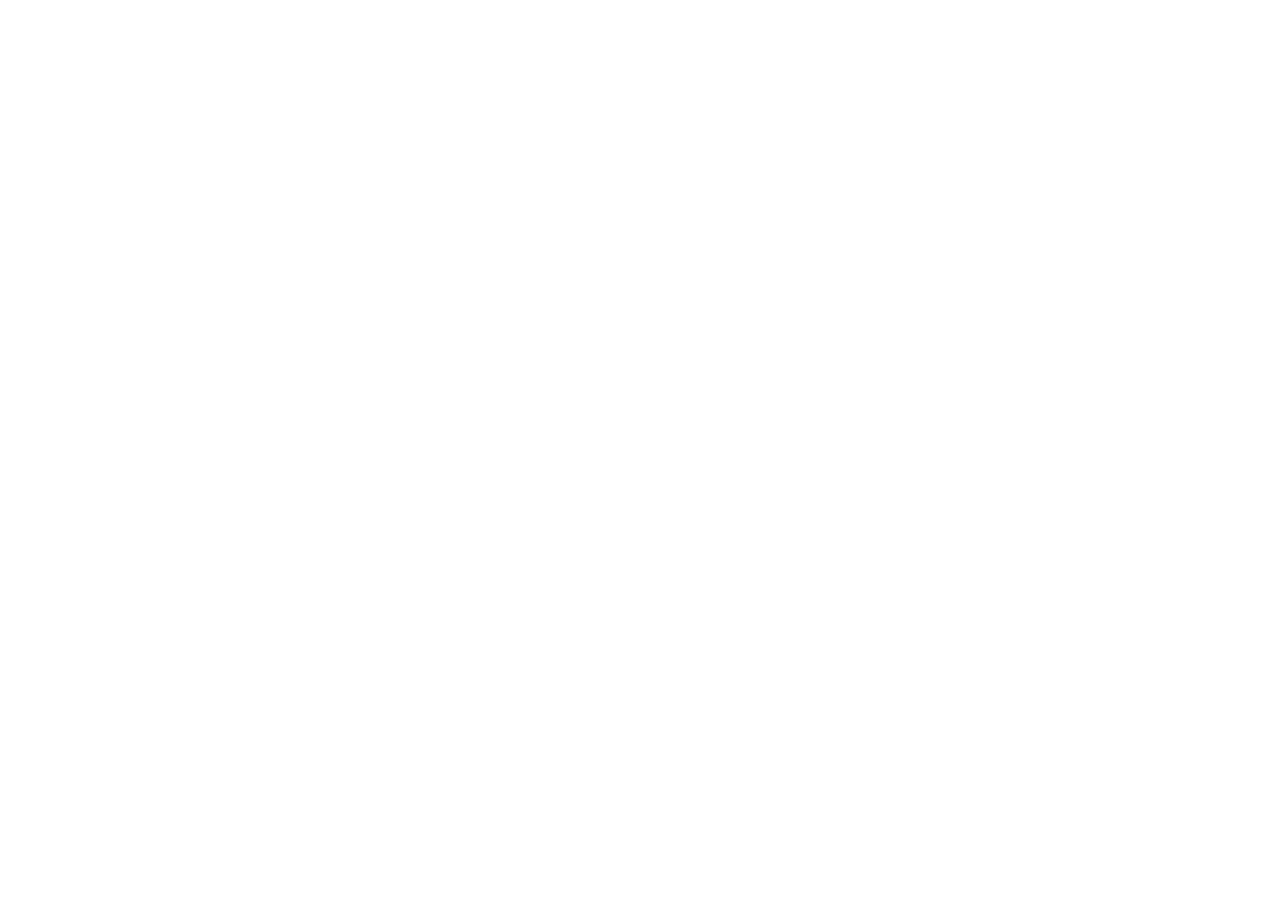
==== src/index.html @ f3bf4be6 "2023.11.01" ====
<!DOCTYPE html>
<html lang="ko">

<head>
  <meta charset="UTF-8">
  <meta name="viewport" content="width=device-width, initial-scale=1.0">
  <title>Vite를 이용한 사이트 만들기</title>

  <link rel="stylesheet" href="assets/css/style.css">
  <link rel="icon" href="assets/img/favicon.svg">
</head>

<body>
  <div id="skip">

  </div>
  <!-- //skip -->

  <header id="header">

  </header>
  <!-- //header -->

  <main id="main">

  </main>
  <!-- //main -->

  <footer id="footer">

  </footer>
  <!-- //footer -->

  <script type="module" src="assets/js/main.js"></script>
</body>

</html>
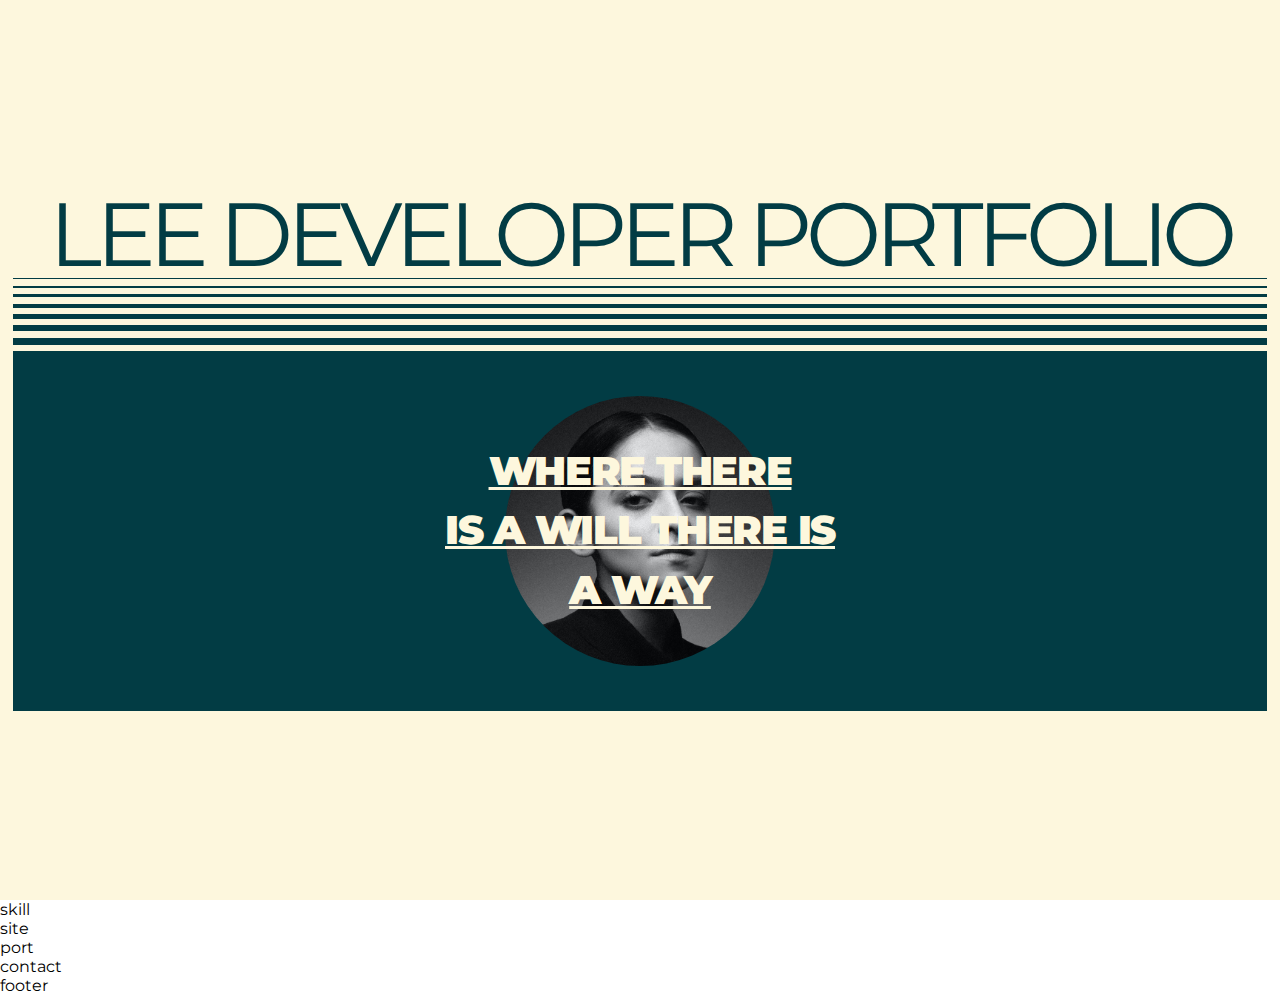
==== commit 509382e3: "2023.11.01 13:55" ====
--- a/src/index.html
+++ b/src/index.html
@@ -6,28 +6,104 @@
   <meta name="viewport" content="width=device-width, initial-scale=1.0">
   <title>Vite를 이용한 사이트 만들기</title>
 
+  <link rel="icon" href="assets/img/favicon.svg">
   <link rel="stylesheet" href="assets/css/style.css">
-  <link rel="icon" href="assets/img/favicon.svg">
-</head>
+
 
 <body>
   <div id="skip">
-
+    <a href="#header">헤더 영역 바로가기</a>
+    <a href="#intro">소개 영역 바로가기</a>
+    <a href="#skill">스킬 영역 바로가기</a>
+    <a href="#site">사이트 영역 바로가기</a>
+    <a href="#port">포트폴리오 영역 바로가기</a>
+    <a href="#contact">연락처 영역 바로가기</a>
+    <a href="#footer">푸터 영역 바로가기</a>
   </div>
   <!-- //skip -->
 
-  <header id="header">
-
+  <header id="header" role="banner">
+    <div class="header__inner">
+      <div class="header__logo">
+        <a href="#">portfolio <em>developer</em></a>
+      </div>
+      <nav class="header__nav" role="navigation" aria-label="메인 메뉴">
+        <ul>
+          <li>
+            <a href="#intro">intro</a>
+          </li>
+          <li>
+            <a href="#skill">skill</a>
+          </li>
+          <li>
+            <a href="#site">site</a>
+          </li>
+          <li>
+            <a href="#port">port</a>
+          </li>
+          <li>
+            <a href="#contact">contact</a>
+          </li>
+        </ul>
+      </nav>
+      <div class="header_nav__mobile"></div>
+    </div>
   </header>
   <!-- //header -->
 
-  <main id="main">
+  <main id="main" role="main">
+    <section id="intro">
+      <div class="intro__inner">
+        <h1 class="intro__title">
+          Lee Developer Portfolio
+        </h1>
+        <div class="intro__lines" aria-hidden="true">
+          <span class="line"></span>
+          <span class="line"></span>
+          <span class="line"></span>
+          <span class="line"></span>
+          <span class="line"></span>
+          <span class="line"></span>
+          <span class="line"></span>
+        </div>
+        <div class="intro__text">
+          <div class="text">
+            <div>where there</div>
+            <div>is a will there is</div>
+            <div>a way</div>
+          </div>
+          <div class="img">
 
+          </div>
+        </div>
+      </div>
+    </section>
+    <!-- //intro -->
+
+    <section id="skill">
+      skill
+    </section>
+    <!-- //skill -->
+
+    <section id="site">
+      site
+    </section>
+    <!-- //site -->
+
+    <section id="port">
+      port
+    </section>
+    <!-- //port -->
+
+    <section id="contact">
+      contact
+    </section>
+    <!-- //contact -->
   </main>
   <!-- //main -->
 
-  <footer id="footer">
-
+  <footer id="footer" role="contentinfo">
+    footer
   </footer>
   <!-- //footer -->
 
--- a/src/assets/css/style.css
+++ b/src/assets/css/style.css
@@ -0,0 +1,15 @@
+@charset "UTF-8";
+
+/* setting */
+@import url(setting/fonts.css);
+@import url(setting/vars.css);
+@import url(setting/reset.css);
+
+/* section */
+@import url(section/header.css);
+@import url(section/intro.css);
+@import url(section/skill.css);
+@import url(section/site.css);
+@import url(section/port.css);
+@import url(section/contact.css);
+@import url(section/footer.css);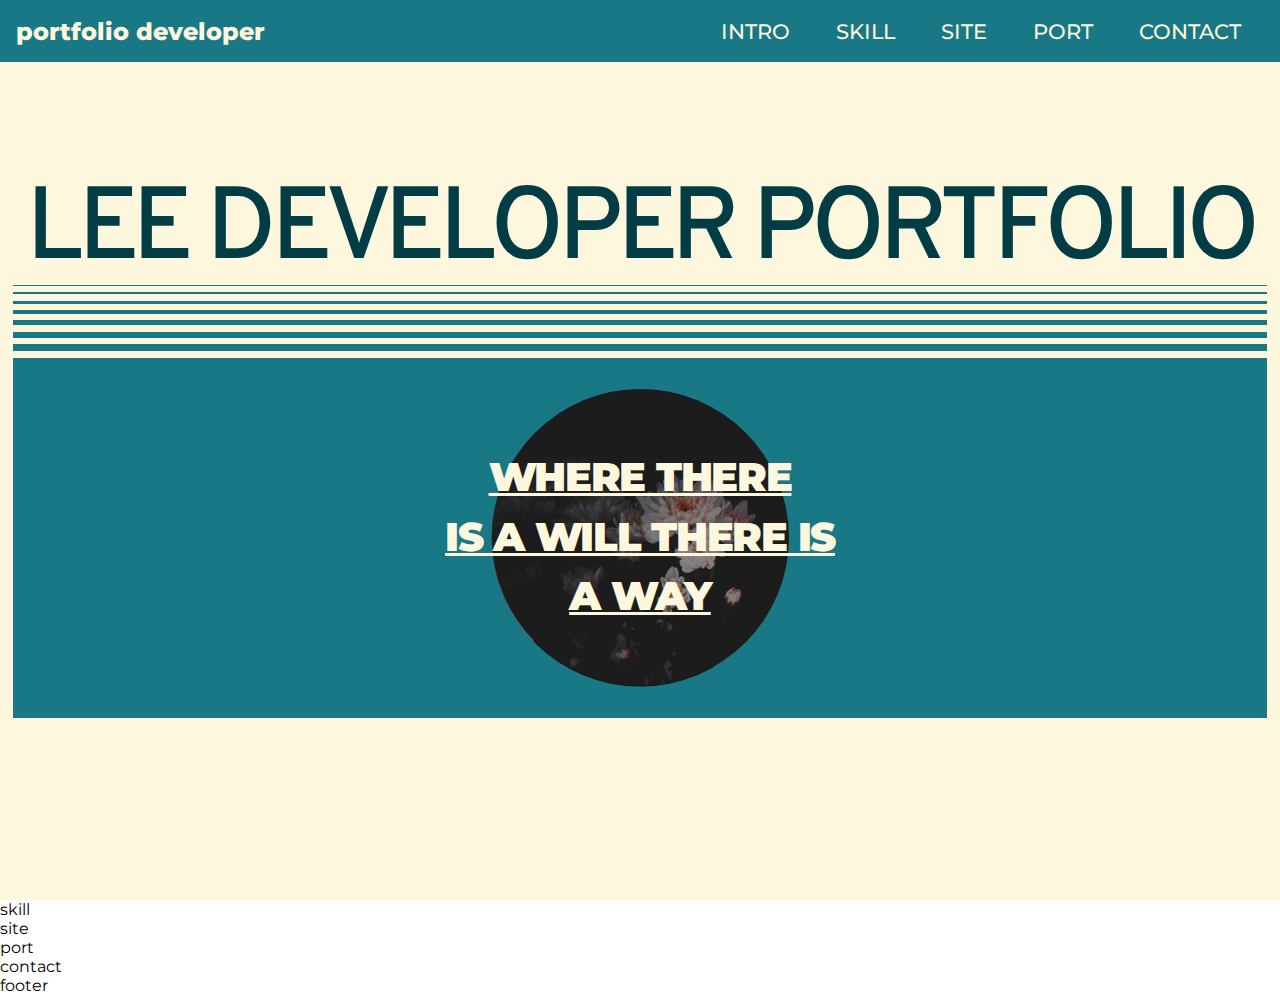
==== commit 07baa393: "2023.11.02 test" ====
--- a/src/index.html
+++ b/src/index.html
@@ -6,7 +6,7 @@
   <meta name="viewport" content="width=device-width, initial-scale=1.0">
   <title>Vite를 이용한 사이트 만들기</title>
 
-  <link rel="icon" href="assets/img/favicon.svg">
+  <link rel="icon" type="image/svg+xml" href="assets/img/favicon.svg">
   <link rel="stylesheet" href="assets/css/style.css">
 
 
@@ -46,7 +46,14 @@
           </li>
         </ul>
       </nav>
-      <div class="header_nav__mobile"></div>
+      <div class="header_nav__mobile" 
+      id="headerToggle" 
+      aria-controls="primary-menu" 
+      aria-expanded="false"
+      role="button">
+      
+        <span></span>
+      </div>
     </div>
   </header>
   <!-- //header -->
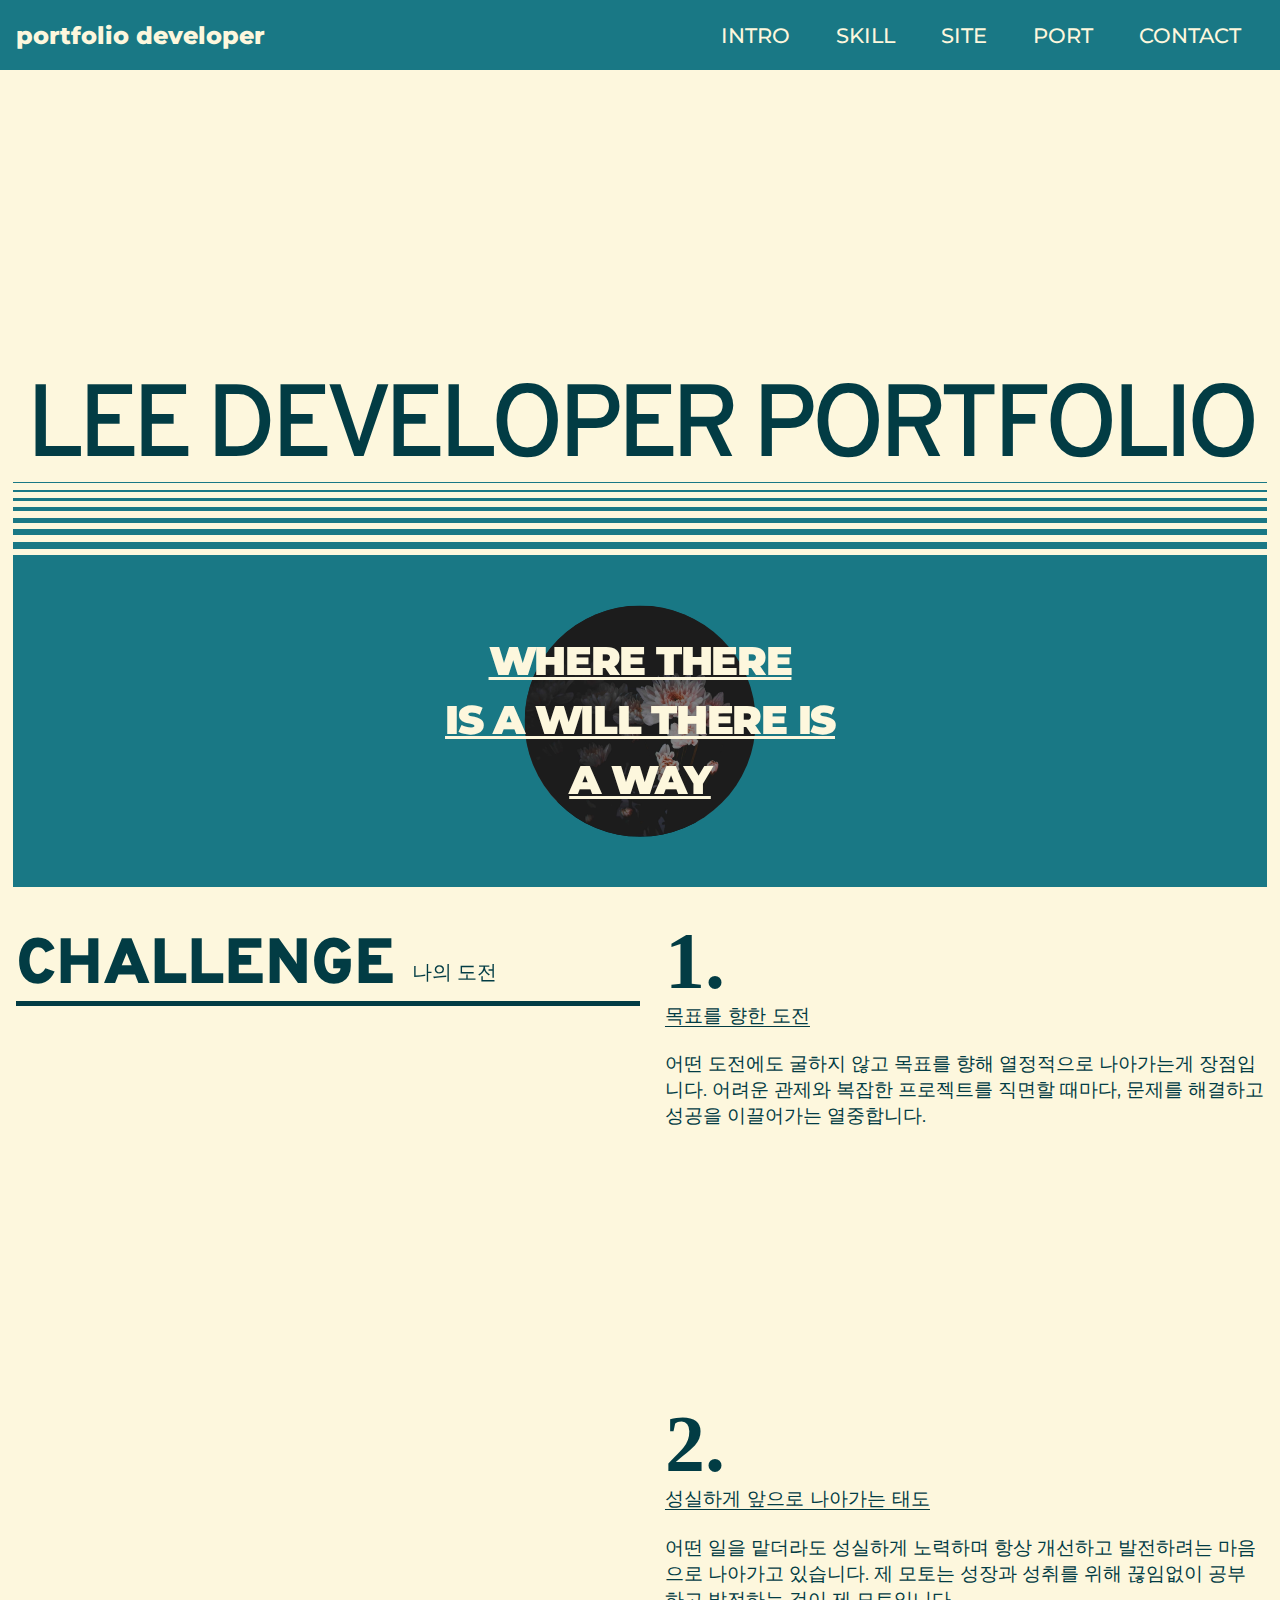
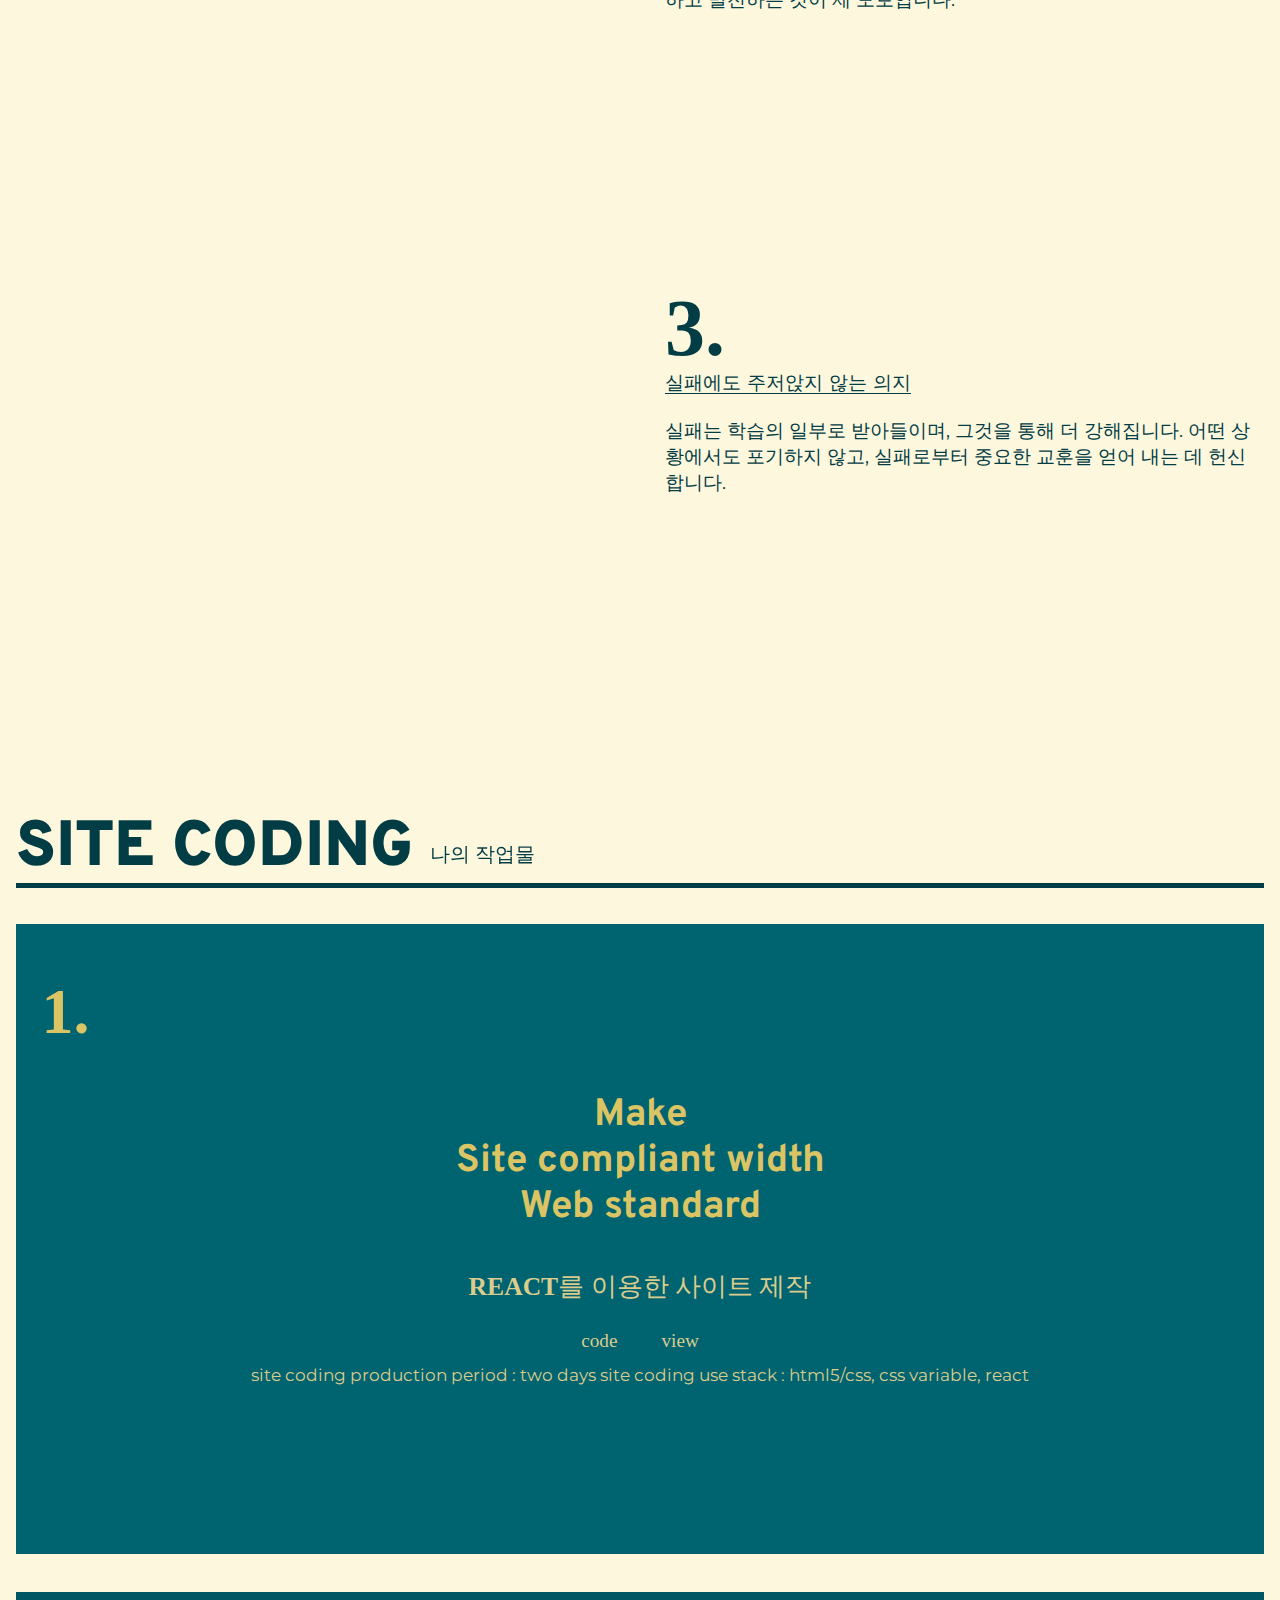
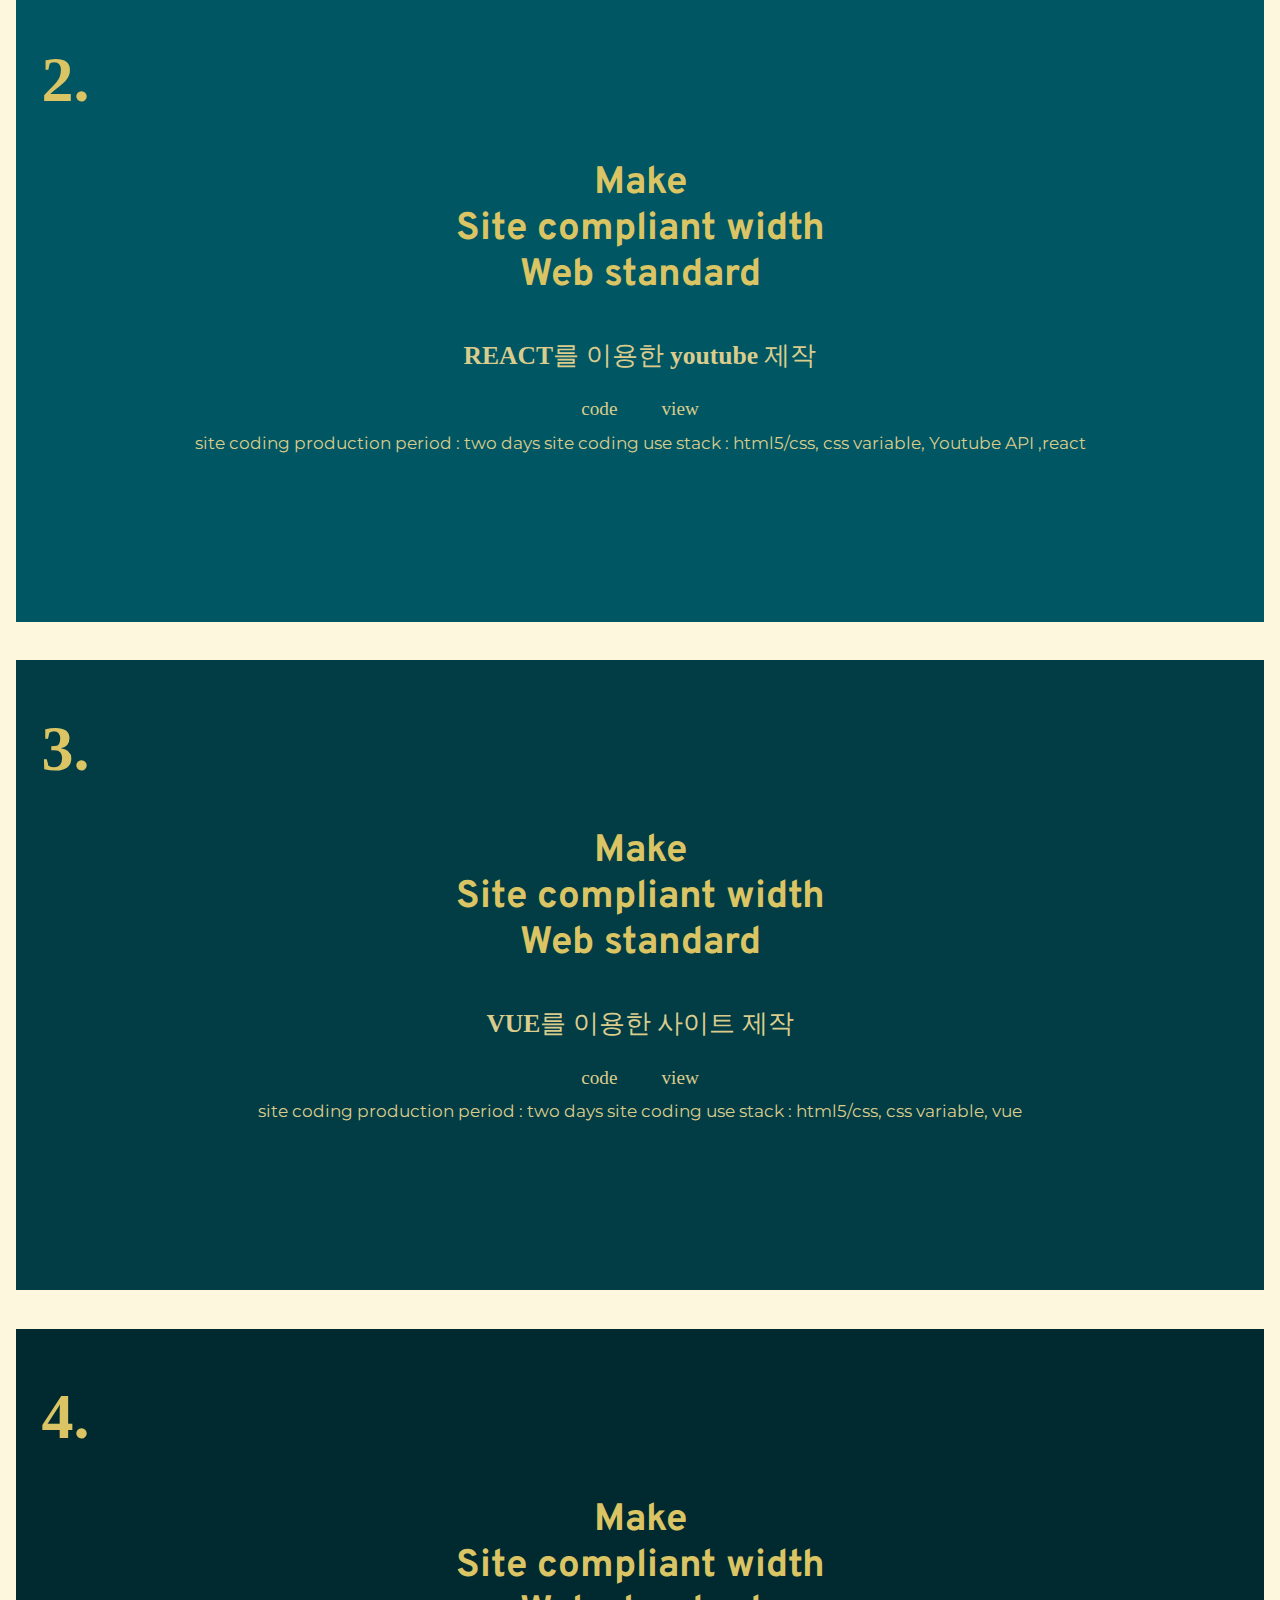
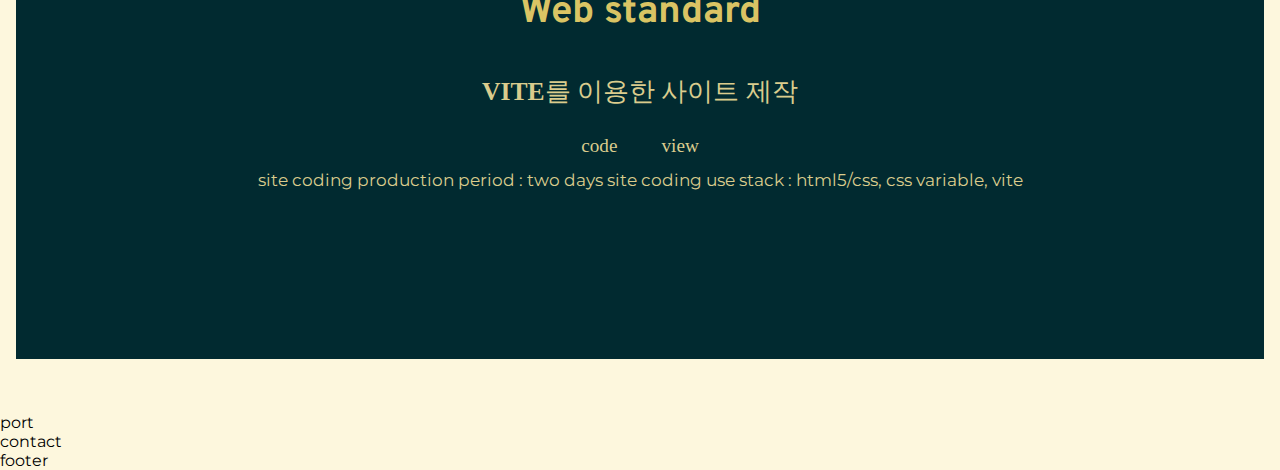
==== commit 5f1ac014: "2023.11.02" ====
--- a/src/index.html
+++ b/src/index.html
@@ -51,7 +51,7 @@
       aria-controls="primary-menu" 
       aria-expanded="false"
       role="button">
-      
+
         <span></span>
       </div>
     </div>
@@ -80,20 +80,135 @@
             <div>a way</div>
           </div>
           <div class="img">
-
-          </div>
-        </div>
+          </div>
+        </div>
+
+        <div class="intro__lines bottom" aria-hidden="true">
+          <span class="line"></span>
+          <span class="line"></span>
+          <span class="line"></span>
+          <span class="line"></span>
+          <span class="line"></span>
+          <span class="line"></span>
+          <span class="line"></span>
+        </div>
+
       </div>
     </section>
     <!-- //intro -->
 
     <section id="skill">
-      skill
+      <div class="skill__inner">
+        <h2 class="skill__tiltle">
+          challenge <em>나의 도전</em>
+        </h2>
+        <div class="skill__desc">
+          <span>1.</span>
+          <h3>목표를 향한 도전</h3>
+          <p>어떤 도전에도 굴하지 않고 목표를 향해 열정적으로 나아가는게 장점입니다. 어려운 관제와 복잡한 프로젝트를 직면할 때마다, 문제를 해결하고 성공을 이끌어가는 열중합니다.</p>
+          <span>2.</span>
+          <h3>성실하게 앞으로 나아가는 태도</h3>
+          <p>어떤 일을 맡더라도 성실하게 노력하며 항상 개선하고 발전하려는 마음으로 나아가고 있습니다. 제 모토는 성장과 성취를 위해 끊임없이 공부하고 발전하는 것이 제 모토입니다.</p>
+          <span>3.</span>
+          <h3>실패에도 주저앉지 않는 의지</h3>
+          <p>실패는 학습의 일부로 받아들이며, 그것을 통해 더 강해집니다. 어떤 상황에서도 포기하지 않고, 실패로부터 중요한 교훈을 얻어 내는 데 헌신합니다.</p>
+        </div>
+      </div>
     </section>
     <!-- //skill -->
 
     <section id="site">
-      site
+      <div class="site__inner">
+        <div class="site__title">
+          Site Coding <em>나의 작업물</em>
+        </div>
+        <div class="site__wrap">
+          <div class="site__item s1">
+            <span class="num">1.</span>
+            <div class="text">
+              <div>Make</div>
+              <div>Site compliant width</div>
+              <div>Web standard</div>
+            </div>
+            <h3 class="title">
+              REACT를 이용한 사이트 제작
+            </h3>
+            <div class="btn">
+              <a href="#">code</a>
+              <a href="#">view</a>
+            </div>
+            <div class="info">
+              <span>site coding</span>
+              <span>production period : two days</span>
+              <span>site coding</span>
+              <span>use stack : html5/css, css variable, react</span>
+            </div>
+          </div>
+          <div class="site__item s2">
+            <span class="num">2.</span>
+            <div class="text">
+              <div>Make</div>
+              <div>Site compliant width</div>
+              <div>Web standard</div>
+            </div>
+            <h3 class="title">
+              REACT를 이용한 youtube 제작
+            </h3>
+            <div class="btn">
+              <a href="#">code</a>
+              <a href="#">view</a>
+            </div>
+            <div class="info">
+              <span>site coding</span>
+              <span>production period : two days</span>
+              <span>site coding</span>
+              <span>use stack : html5/css, css variable, Youtube API ,react</span>
+            </div>
+          </div>
+          <div class="site__item s3">
+            <span class="num">3.</span>
+            <div class="text">
+              <div>Make</div>
+              <div>Site compliant width</div>
+              <div>Web standard</div>
+            </div>
+            <h3 class="title">
+              VUE를 이용한 사이트 제작
+            </h3>
+            <div class="btn">
+              <a href="#">code</a>
+              <a href="#">view</a>
+            </div>
+            <div class="info">
+              <span>site coding</span>
+              <span>production period : two days</span>
+              <span>site coding</span>
+              <span>use stack : html5/css, css variable, vue</span>
+            </div>
+          </div>
+          <div class="site__item s4">
+            <span class="num">4.</span>
+            <div class="text">
+              <div>Make</div>
+              <div>Site compliant width</div>
+              <div>Web standard</div>
+            </div>
+            <h3 class="title">
+              VITE를 이용한 사이트 제작
+            </h3>
+            <div class="btn">
+              <a href="#">code</a>
+              <a href="#">view</a>
+            </div>
+            <div class="info">
+              <span>site coding</span>
+              <span>production period : two days</span>
+              <span>site coding</span>
+              <span>use stack : html5/css, css variable, vite</span>
+            </div>
+          </div>
+        </div>
+      </div>
     </section>
     <!-- //site -->
 
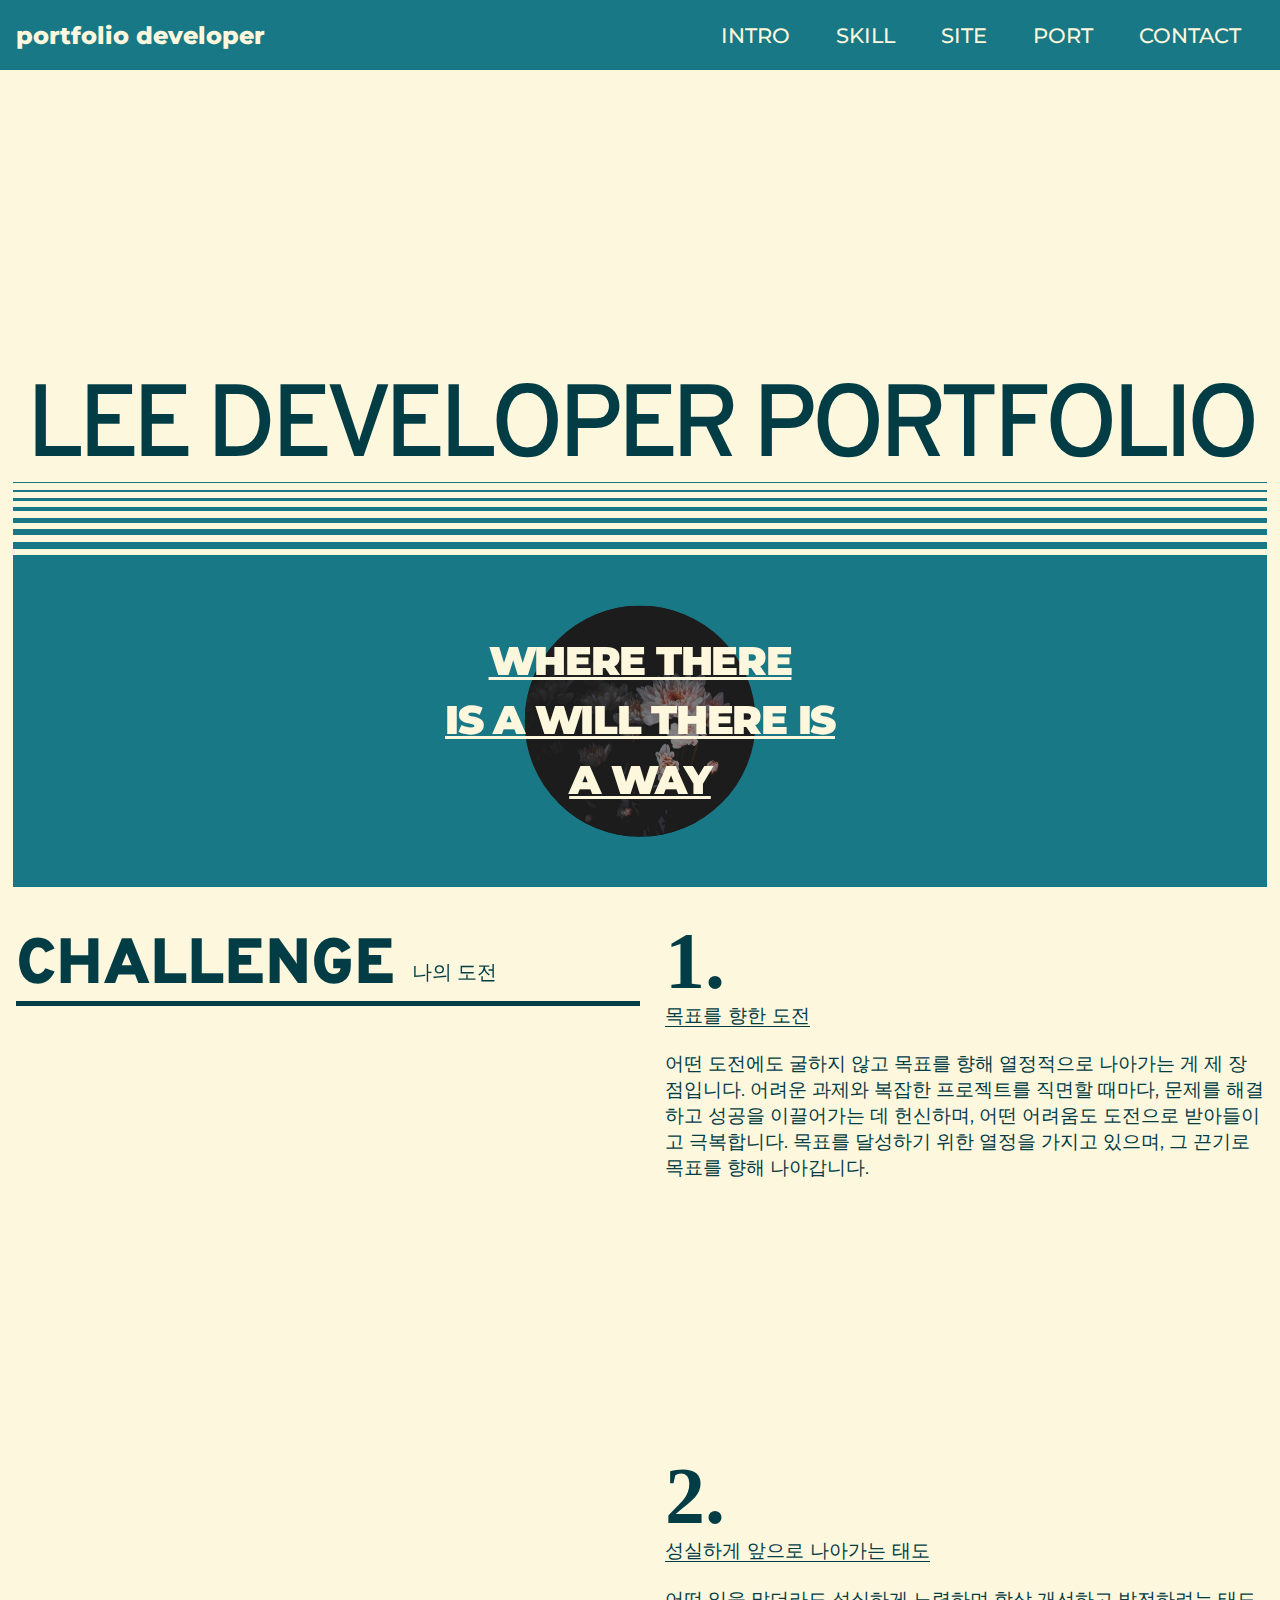
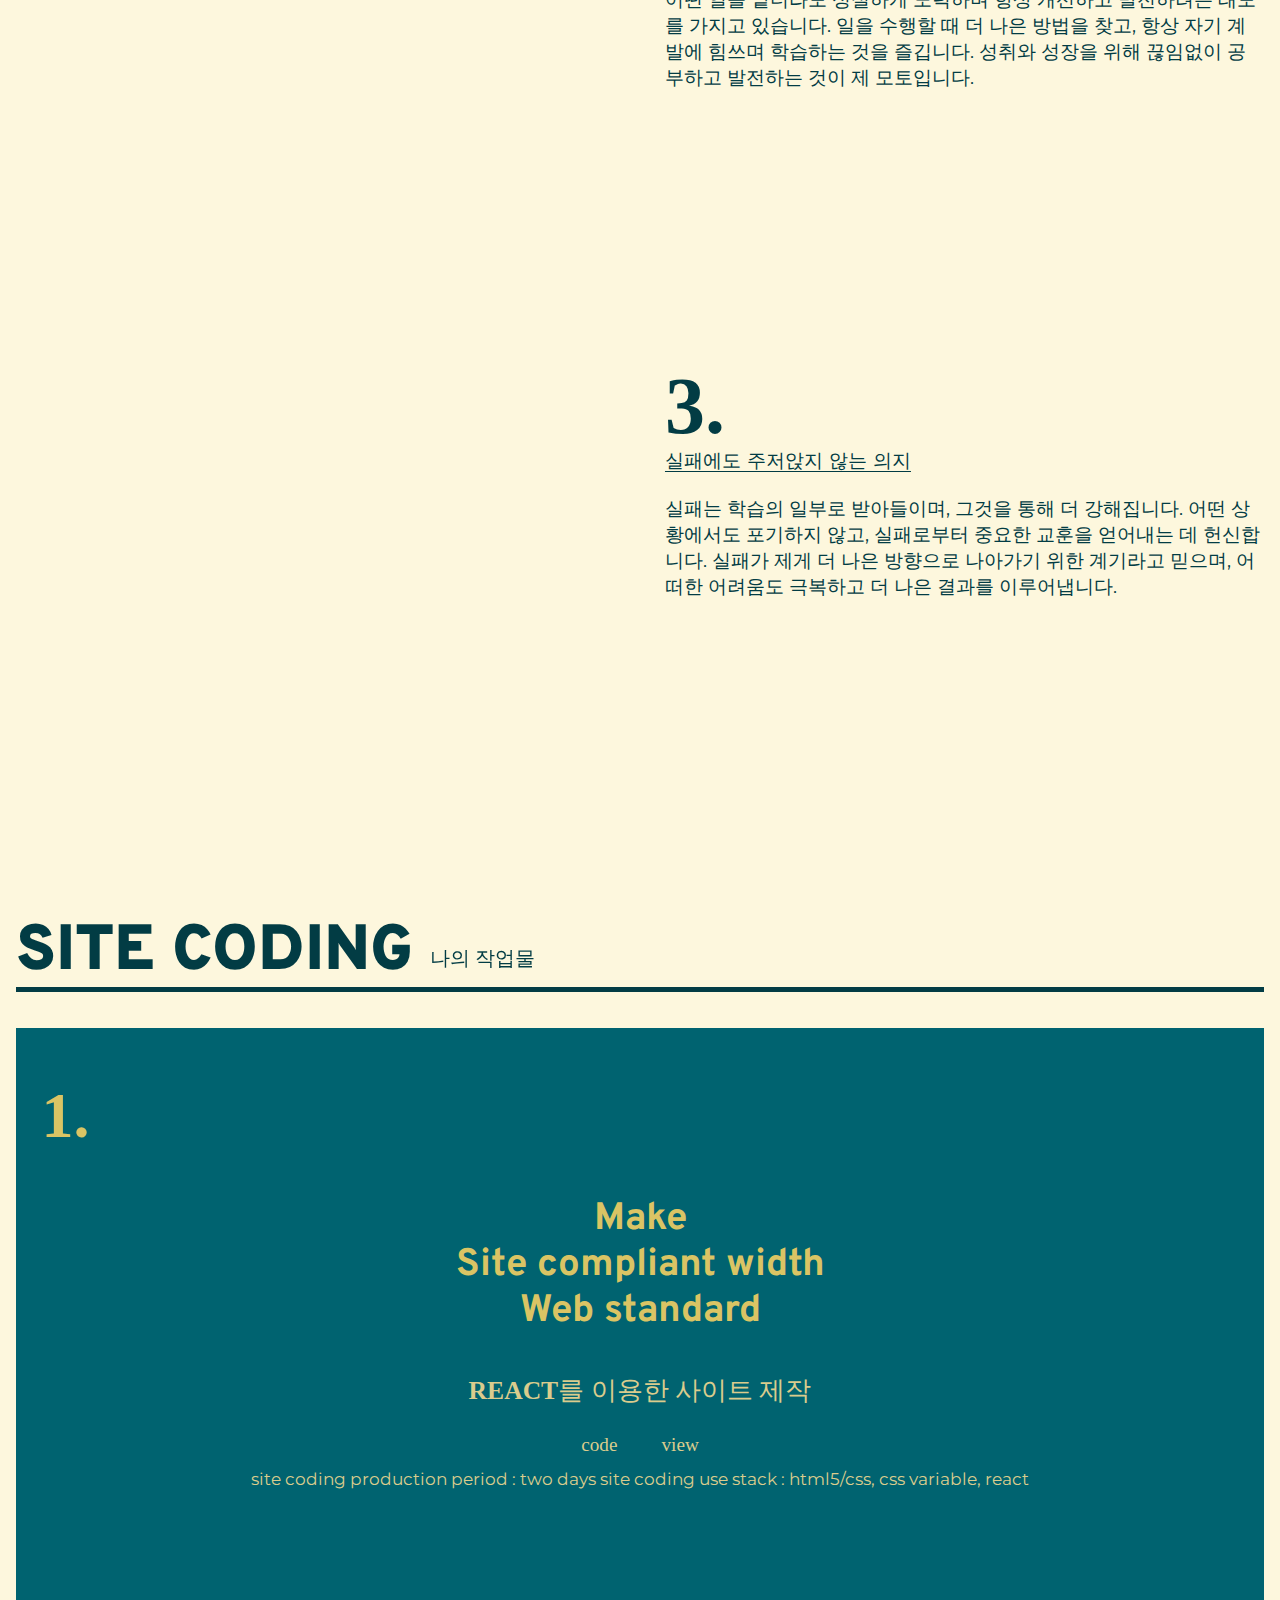
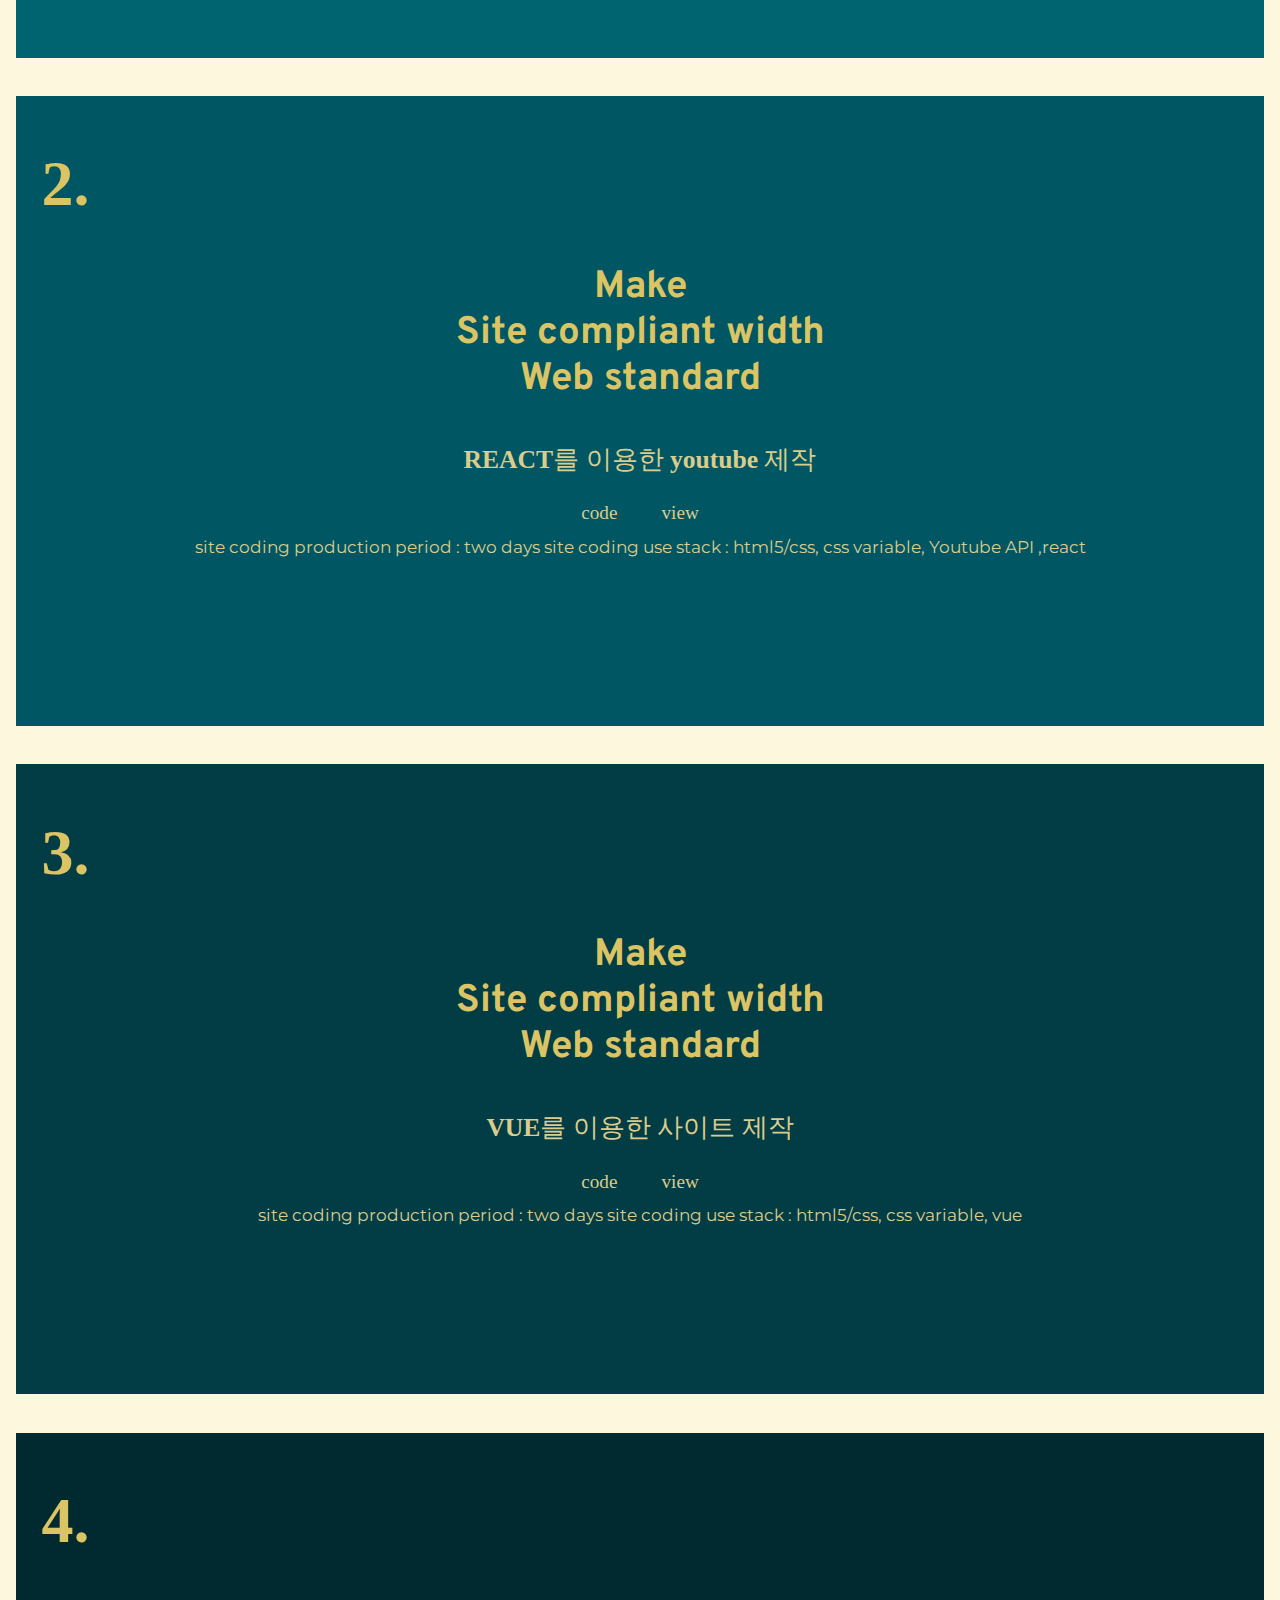
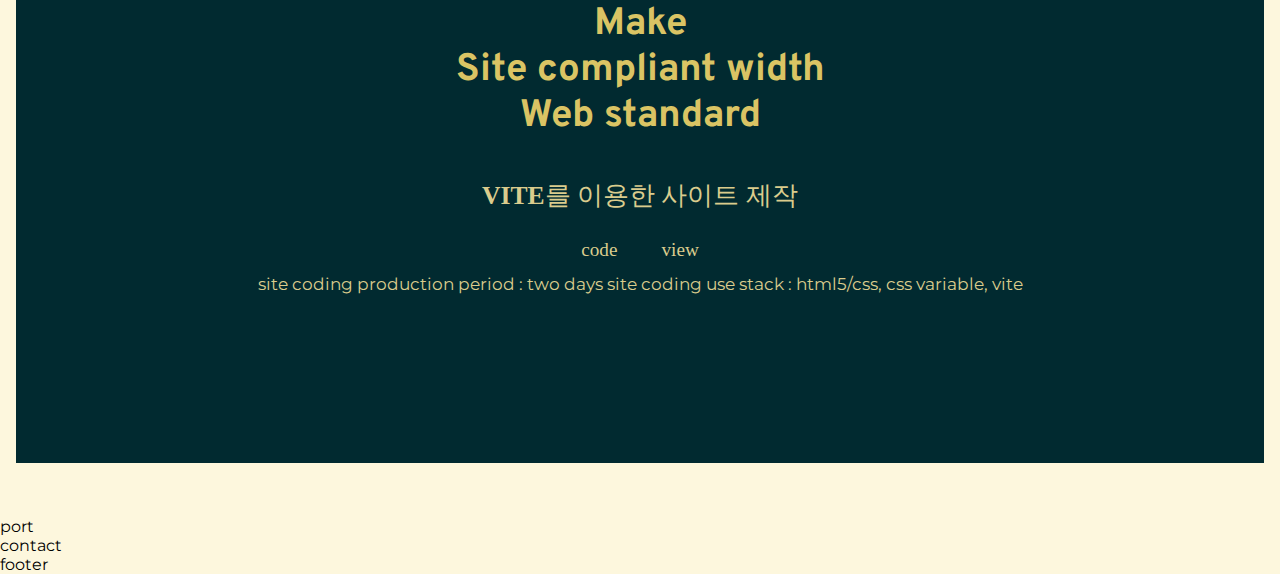
==== commit d51470a1: "2023.11.02" ====
--- a/src/index.html
+++ b/src/index.html
@@ -104,14 +104,14 @@
         </h2>
         <div class="skill__desc">
           <span>1.</span>
-          <h3>목표를 향한 도전</h3>
-          <p>어떤 도전에도 굴하지 않고 목표를 향해 열정적으로 나아가는게 장점입니다. 어려운 관제와 복잡한 프로젝트를 직면할 때마다, 문제를 해결하고 성공을 이끌어가는 열중합니다.</p>
-          <span>2.</span>
-          <h3>성실하게 앞으로 나아가는 태도</h3>
-          <p>어떤 일을 맡더라도 성실하게 노력하며 항상 개선하고 발전하려는 마음으로 나아가고 있습니다. 제 모토는 성장과 성취를 위해 끊임없이 공부하고 발전하는 것이 제 모토입니다.</p>
-          <span>3.</span>
-          <h3>실패에도 주저앉지 않는 의지</h3>
-          <p>실패는 학습의 일부로 받아들이며, 그것을 통해 더 강해집니다. 어떤 상황에서도 포기하지 않고, 실패로부터 중요한 교훈을 얻어 내는 데 헌신합니다.</p>
+<h3>목표를 향한 도전</h3>
+<p>어떤 도전에도 굴하지 않고 목표를 향해 열정적으로 나아가는 게 제 장점입니다. 어려운 과제와 복잡한 프로젝트를 직면할 때마다, 문제를 해결하고 성공을 이끌어가는 데 헌신하며, 어떤 어려움도 도전으로 받아들이고 극복합니다. 목표를 달성하기 위한 열정을 가지고 있으며, 그 끈기로 목표를 향해 나아갑니다.</p>
+<span>2.</span>
+<h3>성실하게 앞으로 나아가는 태도</h3>
+<p>어떤 일을 맡더라도 성실하게 노력하며 항상 개선하고 발전하려는 태도를 가지고 있습니다. 일을 수행할 때 더 나은 방법을 찾고, 항상 자기 계발에 힘쓰며 학습하는 것을 즐깁니다. 성취와 성장을 위해 끊임없이 공부하고 발전하는 것이 제 모토입니다.</p>
+<span>3.</span>
+<h3>실패에도 주저앉지 않는 의지</h3>
+<p>실패는 학습의 일부로 받아들이며, 그것을 통해 더 강해집니다. 어떤 상황에서도 포기하지 않고, 실패로부터 중요한 교훈을 얻어내는 데 헌신합니다. 실패가 제게 더 나은 방향으로 나아가기 위한 계기라고 믿으며, 어떠한 어려움도 극복하고 더 나은 결과를 이루어냅니다.</p>
         </div>
       </div>
     </section>
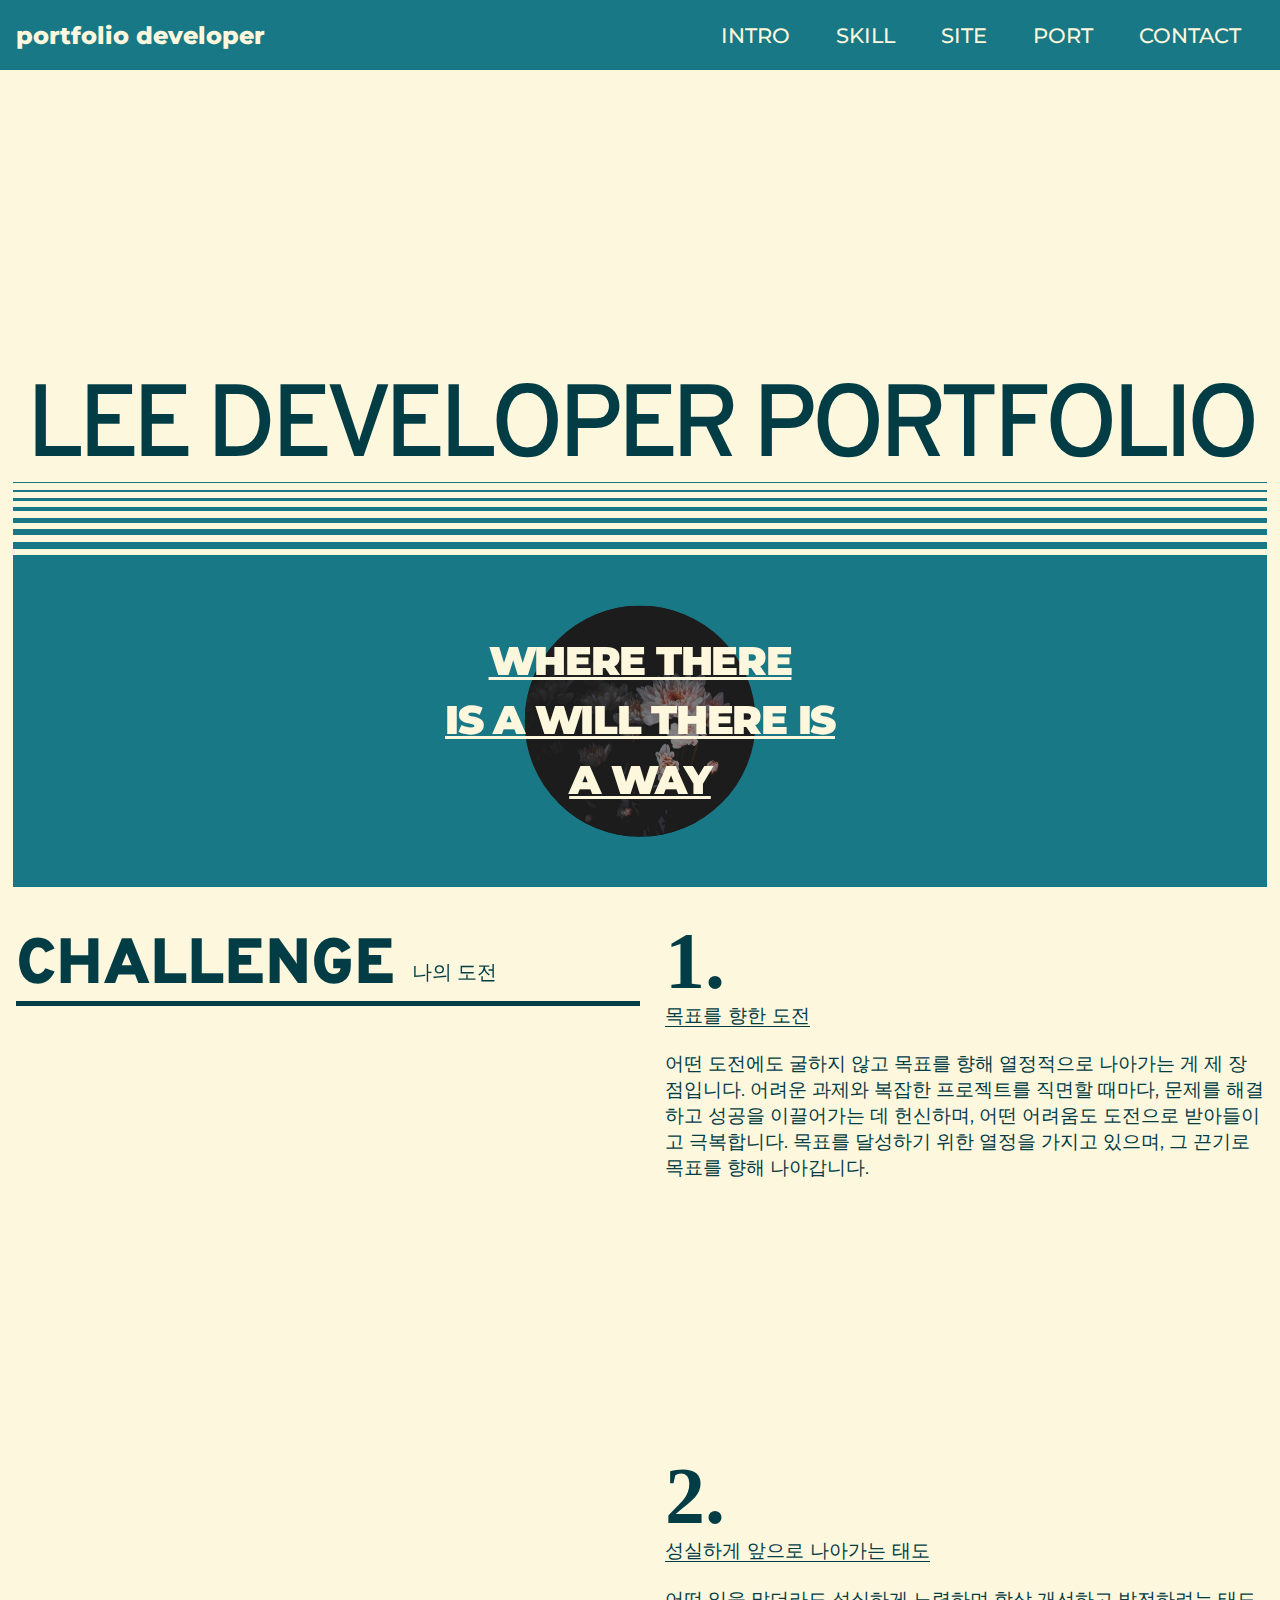
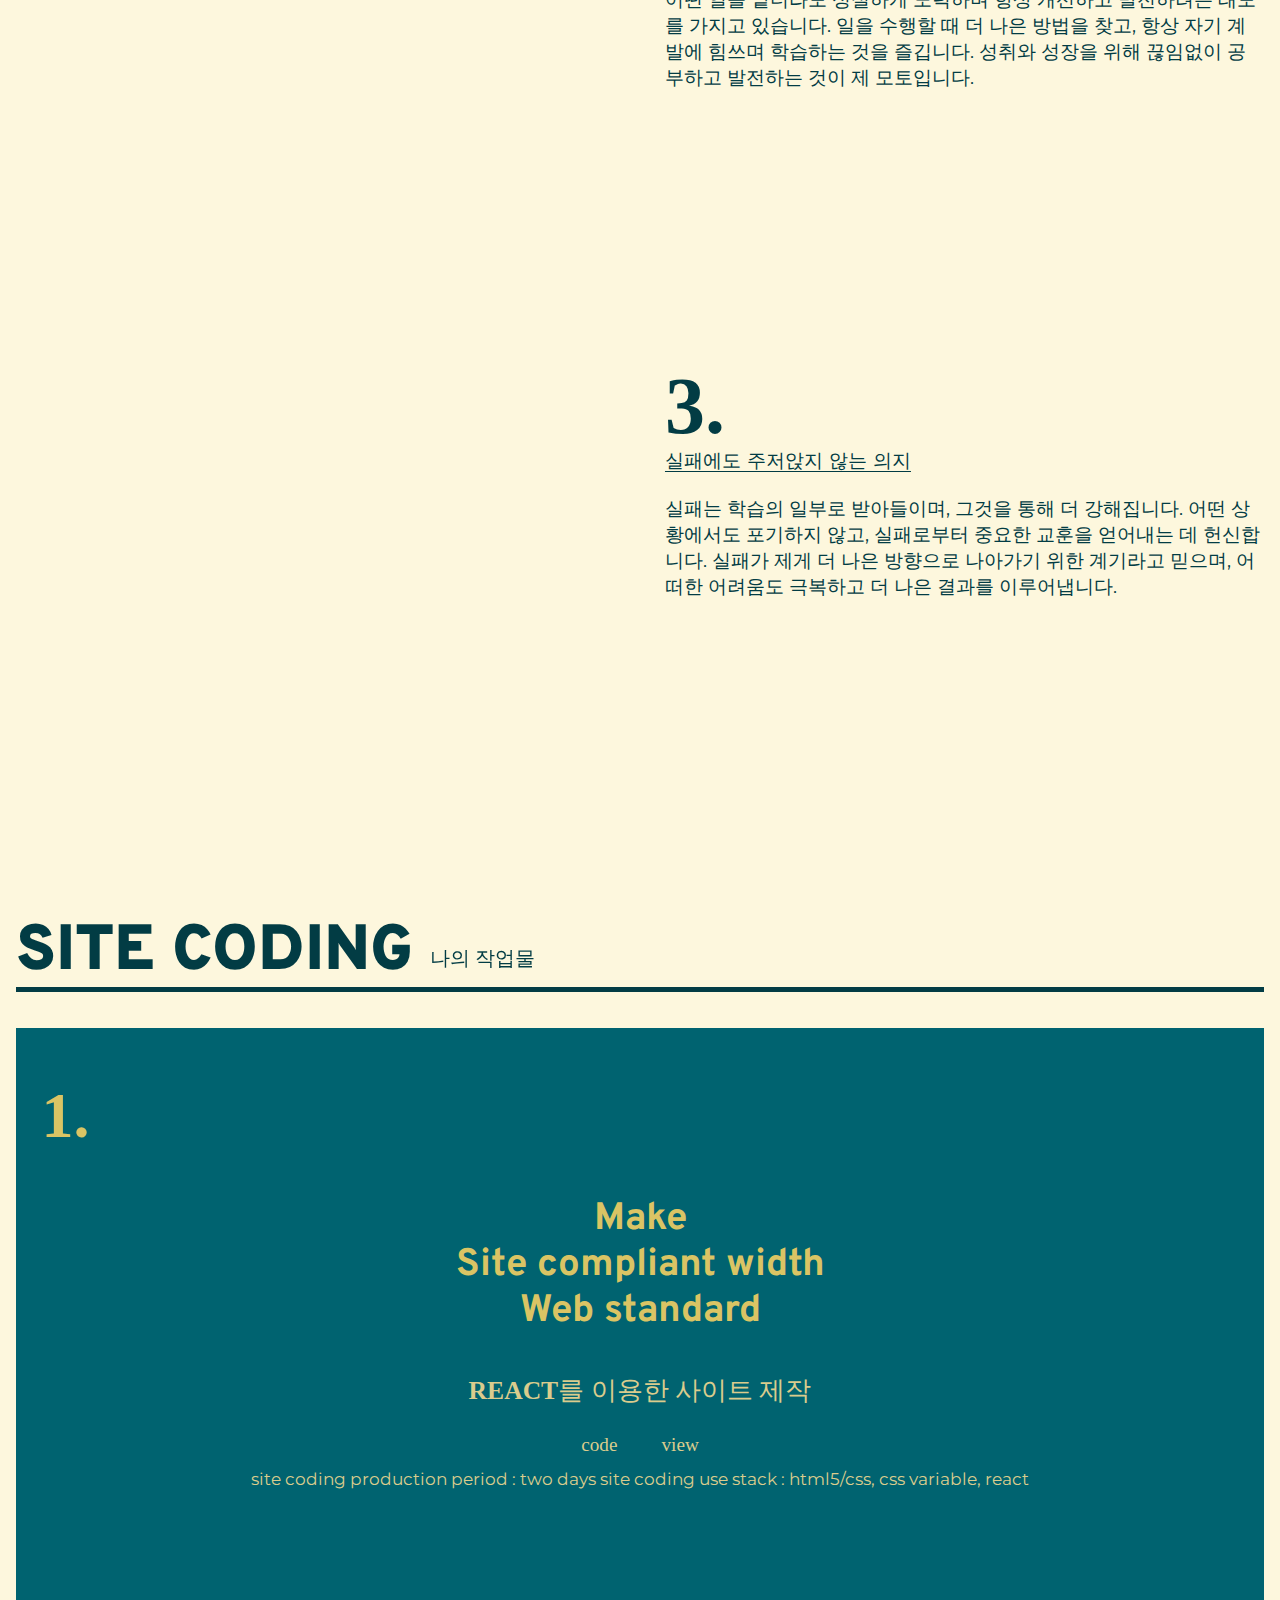
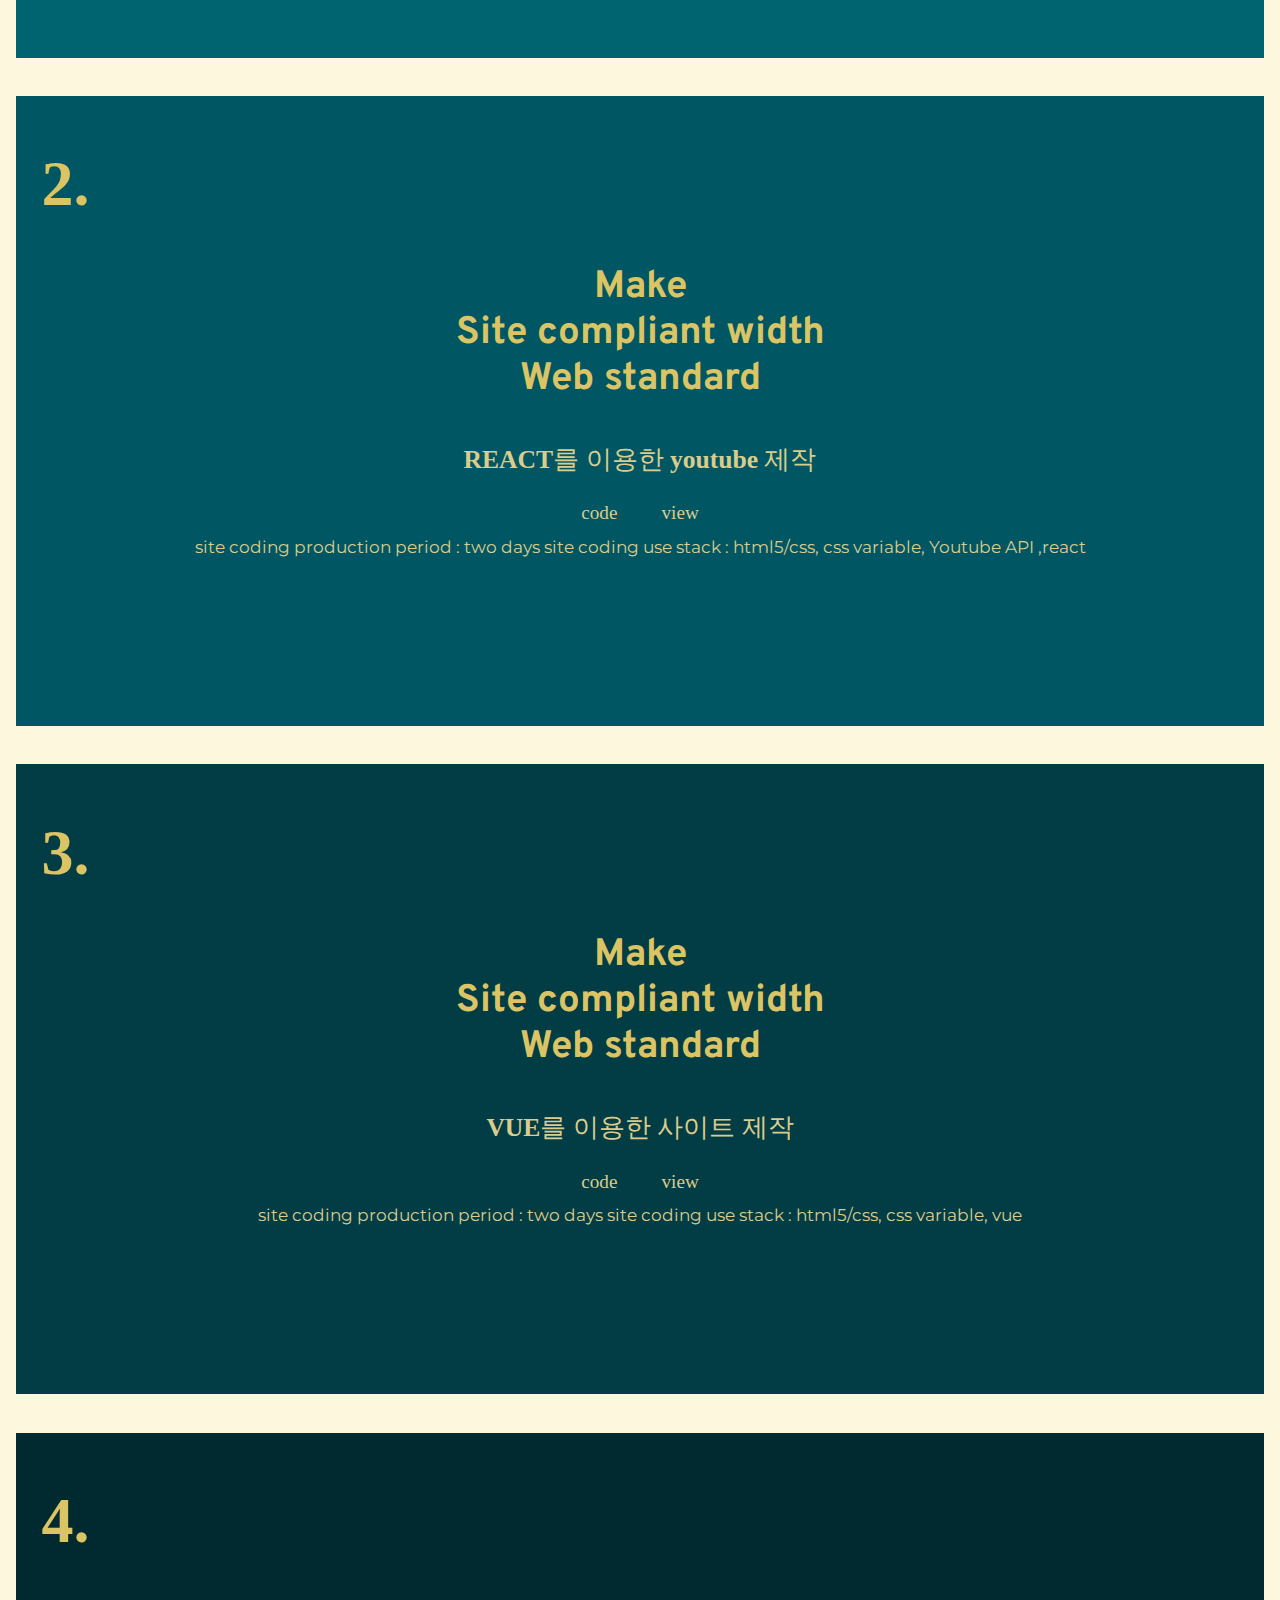
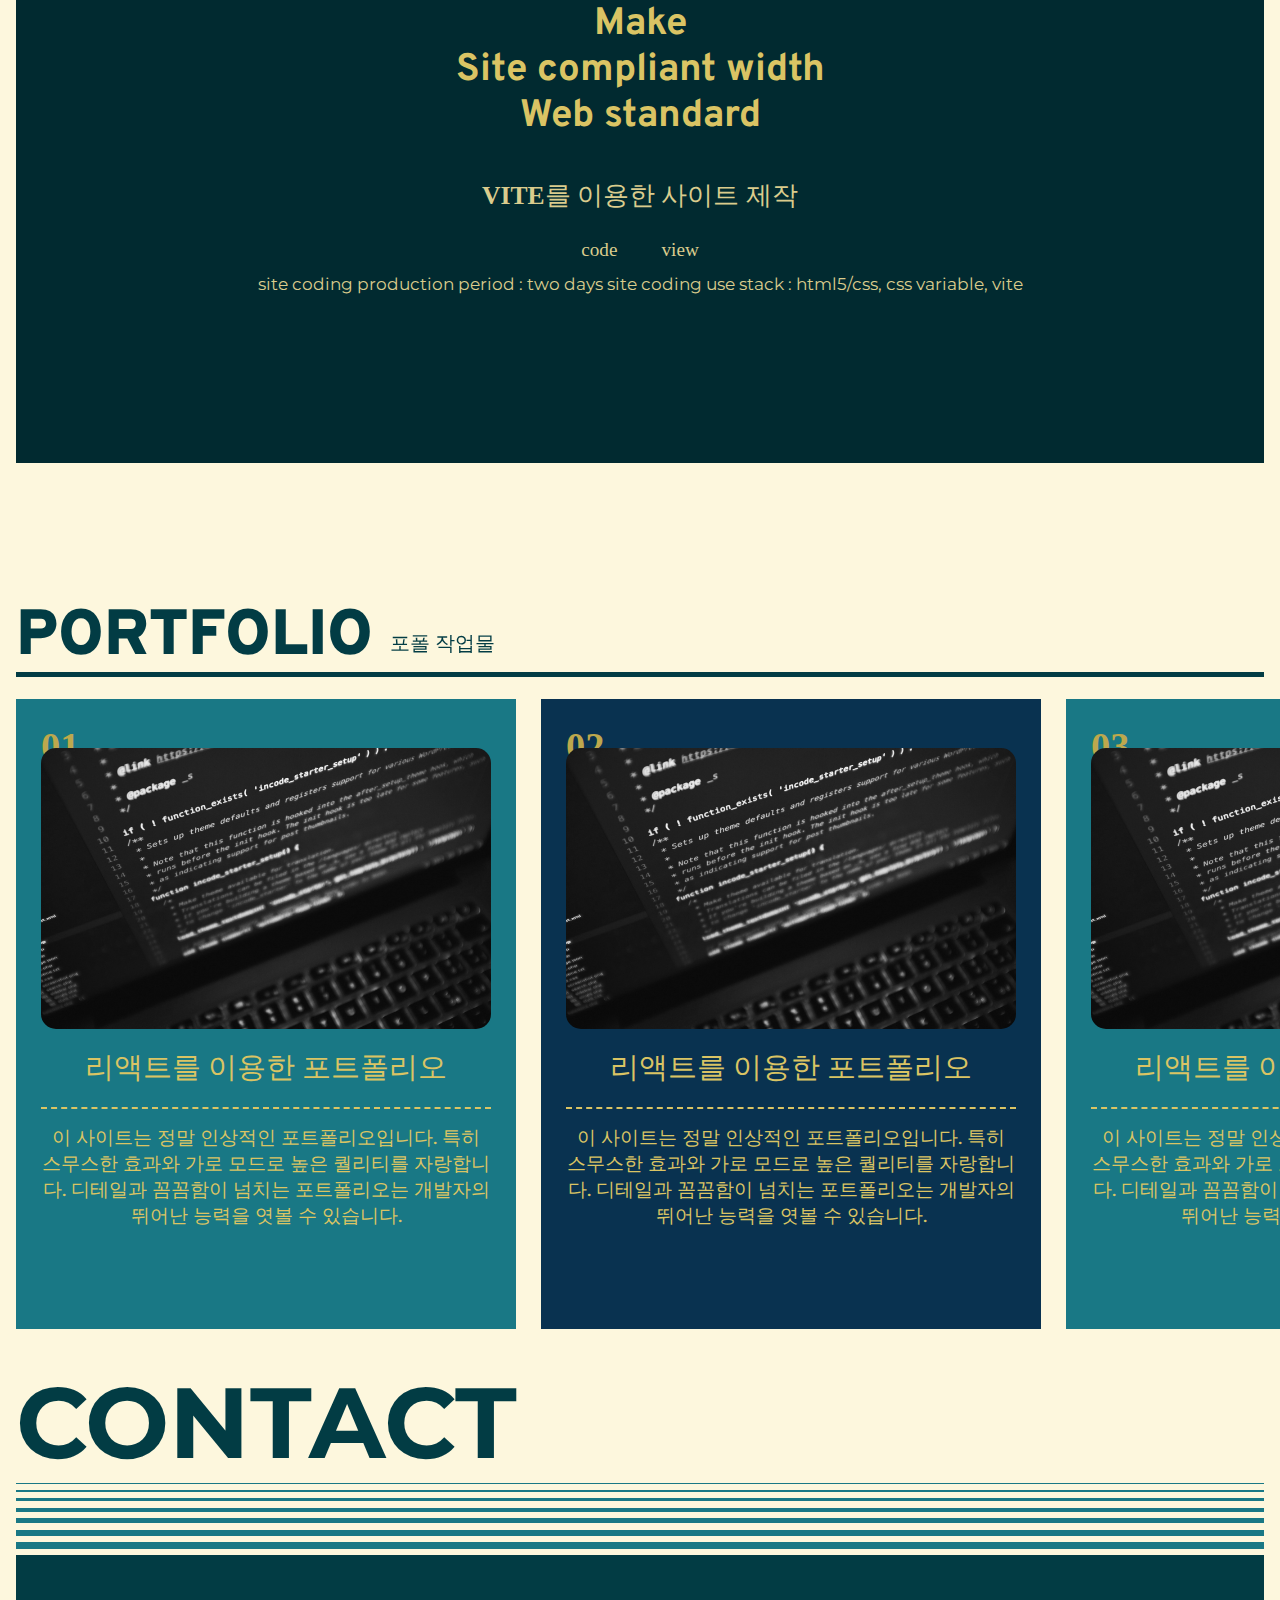
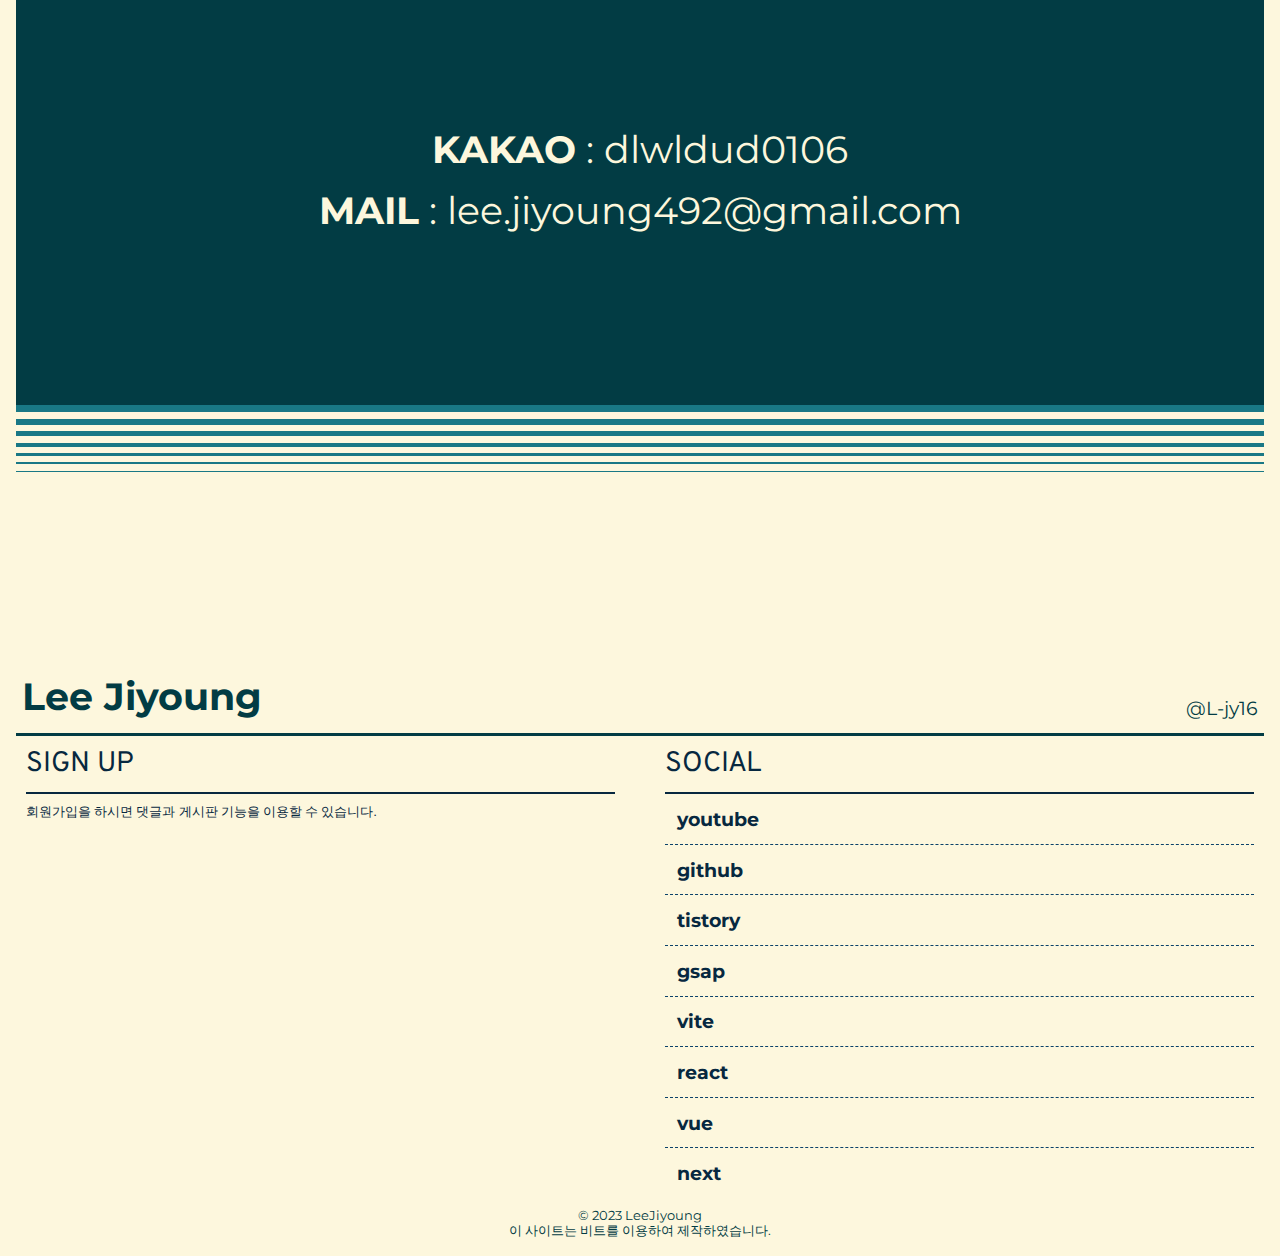
==== commit 2a3b4655: "2023.11.06" ====
--- a/src/index.html
+++ b/src/index.html
@@ -213,21 +213,233 @@
     <!-- //site -->
 
     <section id="port">
-      port
+      <div class="port__inner">
+        <div class="port__title">
+          portfolio <em>포폴 작업물</em>
+        </div>
+        <div class="port__wrap">
+          <div class="port__item p1">
+            <span class="num">01.</span>
+            <a href="#">
+              <img src="./assets/img/img01.jpg" alt="">
+            </a>
+            <h3 class="title">리액트를 이용한 포트폴리오</h3>
+            <p class="desc">
+              이 사이트는 정말 인상적인 포트폴리오입니다.
+              특히 스무스한 효과와 가로 모드로 높은 퀄리티를 자랑합니다.
+              디테일과 꼼꼼함이 넘치는 포트폴리오는 개발자의 뛰어난 능력을 엿볼  수 있습니다.
+            </p>
+          </div>
+          <div class="port__item p2">
+            <span class="num">02.</span>
+            <a href="#">
+              <img src="./assets/img/img01.jpg" alt="">
+            </a>
+            <h3 class="title">리액트를 이용한 포트폴리오</h3>
+            <p class="desc">
+              이 사이트는 정말 인상적인 포트폴리오입니다.
+              특히 스무스한 효과와 가로 모드로 높은 퀄리티를 자랑합니다.
+              디테일과 꼼꼼함이 넘치는 포트폴리오는 개발자의 뛰어난 능력을 엿볼  수 있습니다.
+            </p>
+          </div>
+          <div class="port__item p3">
+            <span class="num">03.</span>
+            <a href="#">
+              <img src="./assets/img/img01.jpg" alt="">
+            </a>
+            <h3 class="title">리액트를 이용한 포트폴리오</h3>
+            <p class="desc">
+              이 사이트는 정말 인상적인 포트폴리오입니다.
+              특히 스무스한 효과와 가로 모드로 높은 퀄리티를 자랑합니다.
+              디테일과 꼼꼼함이 넘치는 포트폴리오는 개발자의 뛰어난 능력을 엿볼  수 있습니다.
+            </p>
+          </div>
+          <div class="port__item p4">
+            <span class="num">04.</span>
+            <a href="#">
+              <img src="./assets/img/img01.jpg" alt="">
+            </a>
+            <h3 class="title">리액트를 이용한 포트폴리오</h3>
+            <p class="desc">
+              이 사이트는 정말 인상적인 포트폴리오입니다.
+              특히 스무스한 효과와 가로 모드로 높은 퀄리티를 자랑합니다.
+              디테일과 꼼꼼함이 넘치는 포트폴리오는 개발자의 뛰어난 능력을 엿볼  수 있습니다.
+            </p>
+          </div>
+          <div class="port__item p5">
+            <span class="num">05.</span>
+            <a href="#">
+              <img src="./assets/img/img01.jpg" alt="">
+            </a>
+            <h3 class="title">리액트를 이용한 포트폴리오</h3>
+            <p class="desc">
+              이 사이트는 정말 인상적인 포트폴리오입니다.
+              특히 스무스한 효과와 가로 모드로 높은 퀄리티를 자랑합니다.
+              디테일과 꼼꼼함이 넘치는 포트폴리오는 개발자의 뛰어난 능력을 엿볼  수 있습니다.
+            </p>
+          </div>
+          <div class="port__item p6">
+            <span class="num">06.</span>
+            <a href="#">
+              <img src="./assets/img/img01.jpg" alt="">
+            </a>
+            <h3 class="title">리액트를 이용한 포트폴리오</h3>
+            <p class="desc">
+              이 사이트는 정말 인상적인 포트폴리오입니다.
+              특히 스무스한 효과와 가로 모드로 높은 퀄리티를 자랑합니다.
+              디테일과 꼼꼼함이 넘치는 포트폴리오는 개발자의 뛰어난 능력을 엿볼  수 있습니다.
+            </p>
+          </div>
+          <div class="port__item p7">
+            <span class="num">07.</span>
+            <a href="#">
+              <img src="./assets/img/img01.jpg" alt="">
+            </a>
+            <h3 class="title">리액트를 이용한 포트폴리오</h3>
+            <p class="desc">
+              이 사이트는 정말 인상적인 포트폴리오입니다.
+              특히 스무스한 효과와 가로 모드로 높은 퀄리티를 자랑합니다.
+              디테일과 꼼꼼함이 넘치는 포트폴리오는 개발자의 뛰어난 능력을 엿볼  수 있습니다.
+            </p>
+          </div>
+          <div class="port__item p8">
+            <span class="num">08.</span>
+            <a href="#">
+              <img src="./assets/img/img01.jpg" alt="">
+            </a>
+            <h3 class="title">리액트를 이용한 포트폴리오</h3>
+            <p class="desc">
+              이 사이트는 정말 인상적인 포트폴리오입니다.
+              특히 스무스한 효과와 가로 모드로 높은 퀄리티를 자랑합니다.
+              디테일과 꼼꼼함이 넘치는 포트폴리오는 개발자의 뛰어난 능력을 엿볼  수 있습니다.
+            </p>
+          </div>
+          <div class="port__item p9">
+            <span class="num">09.</span>
+            <a href="#">
+              <img src="./assets/img/img01.jpg" alt="">
+            </a>
+            <h3 class="title">리액트를 이용한 포트폴리오</h3>
+            <p class="desc">
+              이 사이트는 정말 인상적인 포트폴리오입니다.
+              특히 스무스한 효과와 가로 모드로 높은 퀄리티를 자랑합니다.
+              디테일과 꼼꼼함이 넘치는 포트폴리오는 개발자의 뛰어난 능력을 엿볼  수 있습니다.
+            </p>
+          </div>
+          <div class="port__item p10">
+            <span class="num">10.</span>
+            <a href="#">
+              <img src="./assets/img/img01.jpg" alt="">
+            </a>
+            <h3 class="title">리액트를 이용한 포트폴리오</h3>
+            <p class="desc">
+              이 사이트는 정말 인상적인 포트폴리오입니다.
+              특히 스무스한 효과와 가로 모드로 높은 퀄리티를 자랑합니다.
+              디테일과 꼼꼼함이 넘치는 포트폴리오는 개발자의 뛰어난 능력을 엿볼  수 있습니다.
+            </p>
+          </div>
+        </div>
+      </div>
     </section>
     <!-- //port -->
 
     <section id="contact">
-      contact
+      <div class="contact__inner">
+        <h2 class="contact__title">Contact</h2>
+
+        <div class="contact__line" aria-hidden="true">
+          <span class="line"></span>
+          <span class="line"></span>
+          <span class="line"></span>
+          <span class="line"></span>
+          <span class="line"></span>
+          <span class="line"></span>
+          <span class="line"></span>
+        </div>
+        <div class="contact__text">
+          <div class="text">
+            <div>
+              <a href="#"><em>KAKAO</em> : dlwldud0106</a>
+            </div>
+            <div>
+              <a href="#"><em>MAIL</em> : lee.jiyoung492@gmail.com</a>
+            </div>
+          </div>
+        </div>
+        <div class="contact__line bottom" aria-hidden="true">
+          <span class="line"></span>
+          <span class="line"></span>
+          <span class="line"></span>
+          <span class="line"></span>
+          <span class="line"></span>
+          <span class="line"></span>
+          <span class="line"></span>
+        </div>
+      </div>
     </section>
     <!-- //contact -->
   </main>
   <!-- //main -->
 
   <footer id="footer" role="contentinfo">
-    footer
+    <div class="footer__inner">
+      <h2 class="footer__text">
+        <div>Lee Jiyoung</div>
+        <div>@L-jy16</div>
+      </h2>
+      <div class="footer__info">
+          <div class="left">
+            <div class="title">
+              <a href="#">sign up</a>
+            </div>
+            <p class="desc">회원가입을 하시면 댓글과 게시판 기능을 이용할 수 있습니다.</p>
+          </div>
+          <div class="right">
+            <h3>social</h3>
+            <ul>
+                <li>
+                  <a href="#">youtube</a>
+                  <em>유튜브에 오시면 더 많은 강의를 볼 수 있습니다.</em>
+                </li>
+                <li>
+                  <a href="https://github.com/L-jy16">github</a>
+                  <em>github에 들어오시면 모든 소스를 볼 수 있습니다.</em>
+                </li>
+                <li>
+                  <a href="https://webstoryboy.co.kr">tistory</a>
+                  <em>티스토리에 들어오시면 좋은 정보 볼 수 있습니다.</em>
+                </li>
+                <li>
+                  <a href="https://www.youtube.com/playlist?list=PL4UVBBIc6giL8-6jvrClimg0cFL-Muqiq">gsap</a>
+                  <em>GSAP를 공부하시고 오면 도움이 됩니다.</em>
+                </li>
+                <li>
+                  <a href="https://github.com/webstoryboy/port2023-vite">vite</a>
+                  <em>비트 강의도 곧 오픈 예정입니다.</em>
+                </li>
+                <li>
+                  <a href="https://github.com/webstoryboy/port2023-react">react</a>
+                  <em>리액트 강의도 곧 오픈 예정입니다.</em>
+                </li>
+                <li>
+                  <a href="https://github.com/webstoryboy/port2023-vue">vue</a>
+                  <em>뷰 강의도 곧 오픈 예정입니다.</em>
+                </li>
+                <li>
+                  <a href="https://github.com/webstoryboy/port2023-next">next</a>
+                  <em>넥스트 강의도 곧 오픈 예정입니다.</em>
+                </li>
+            </ul>
+          </div>
+      </div>
+      <div class="footer__right">
+          &copy; 2023 LeeJiyoung<br />
+          이 사이트는 비트를 이용하여 제작하였습니다.
+      </div>
+    </div>
   </footer>
   <!-- //footer -->
+ 
 
   <script type="module" src="assets/js/main.js"></script>
 </body>
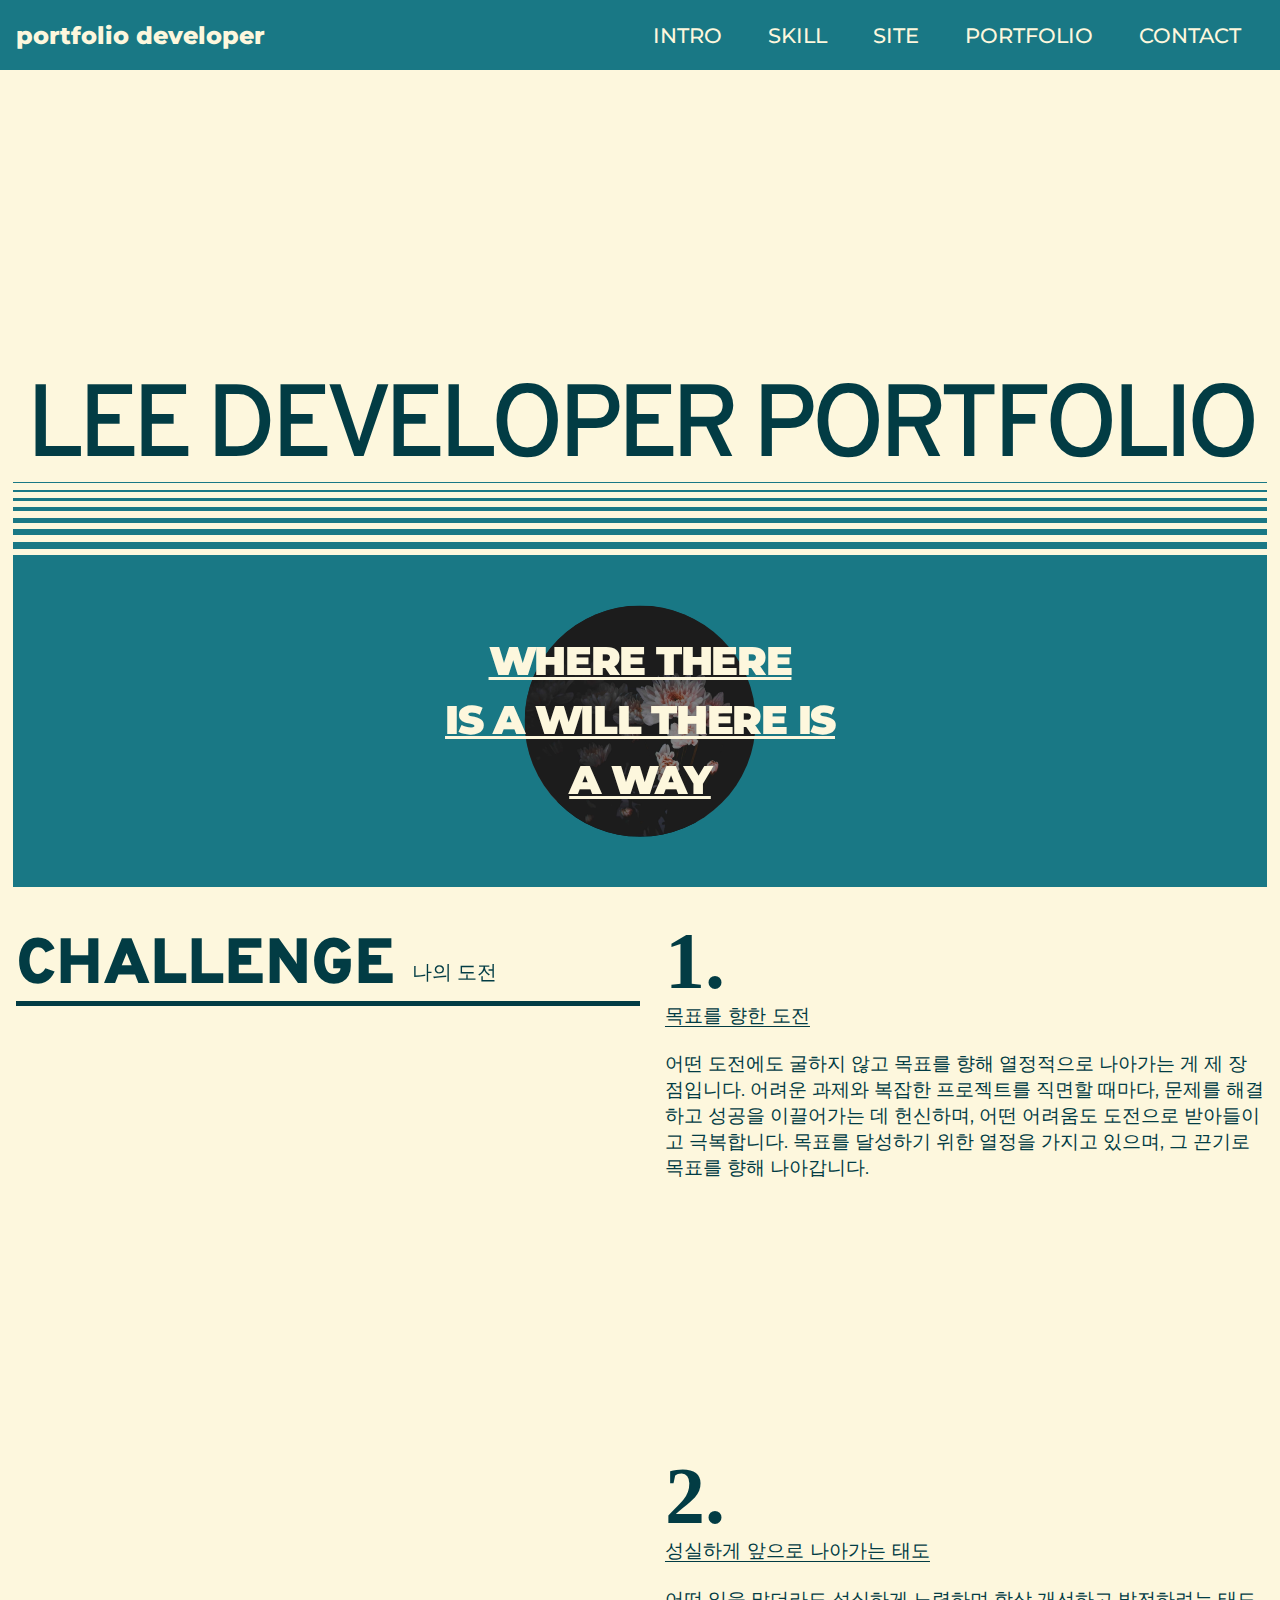
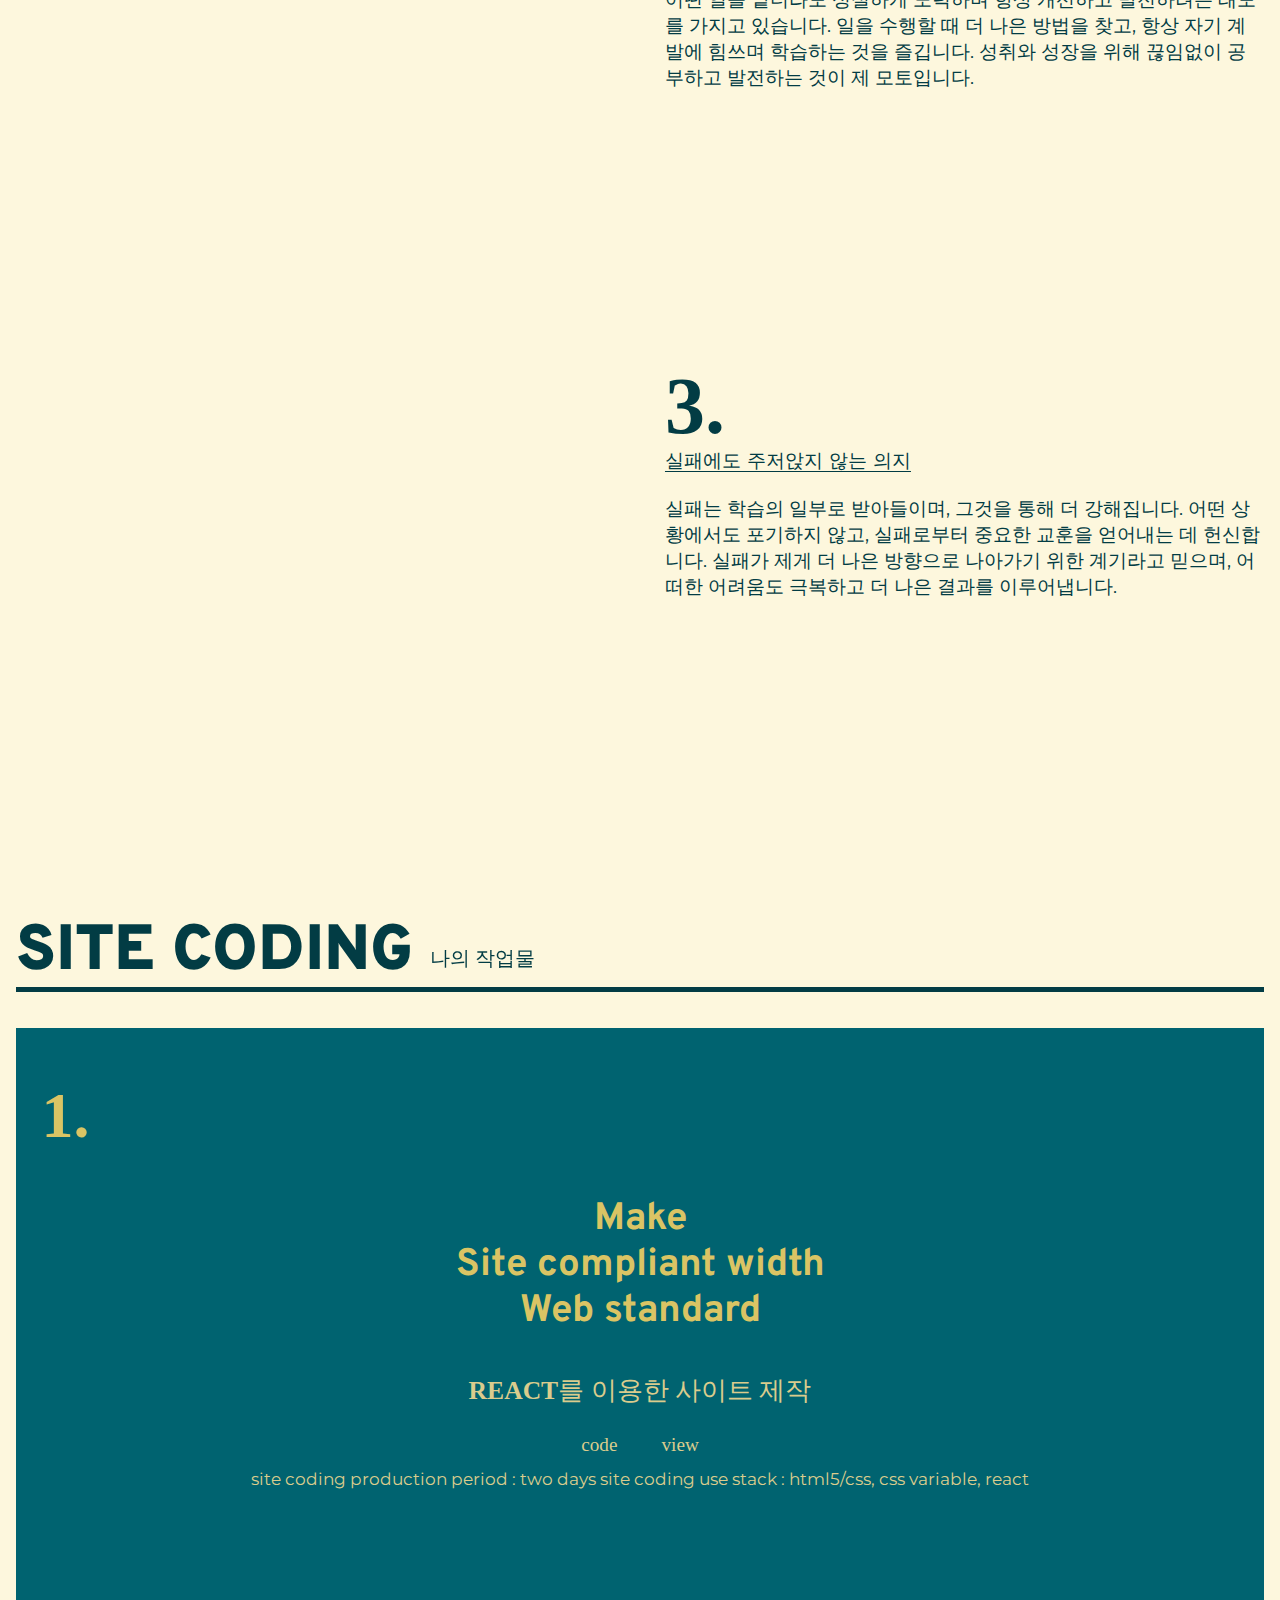
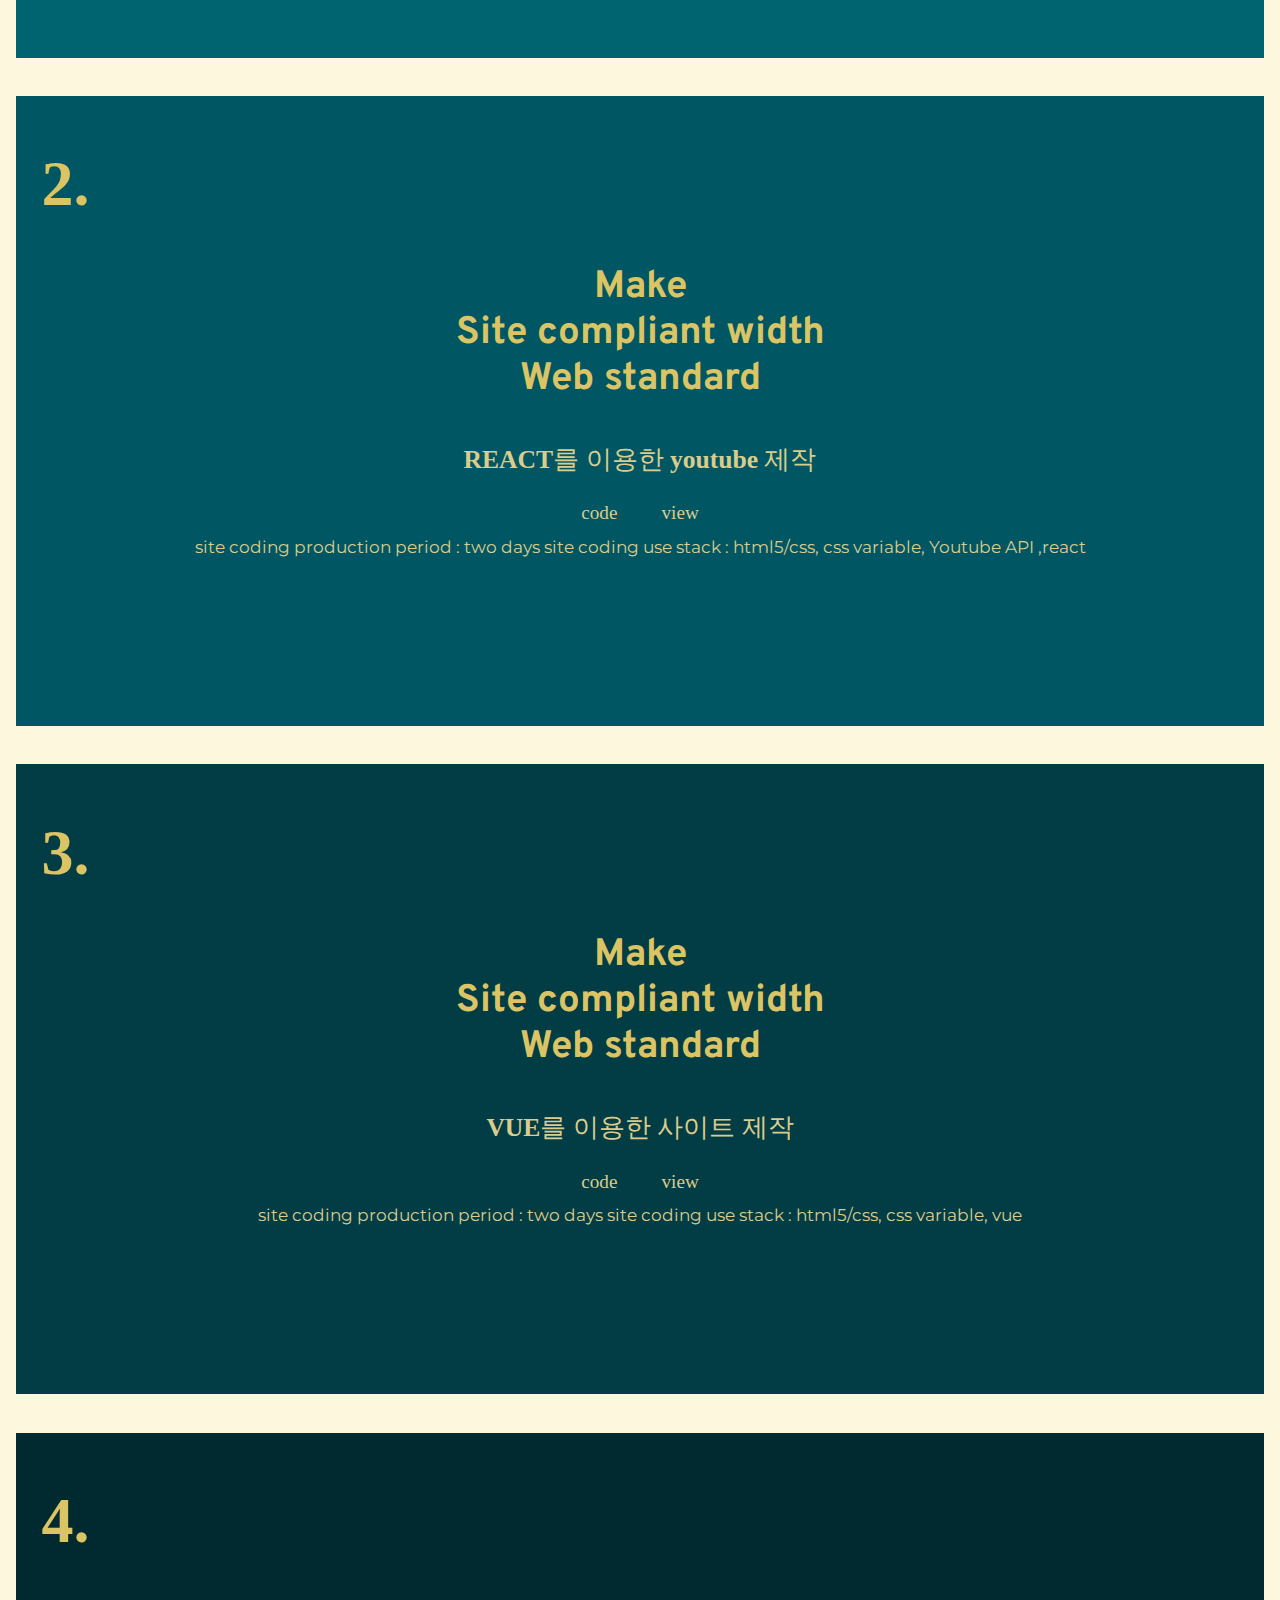
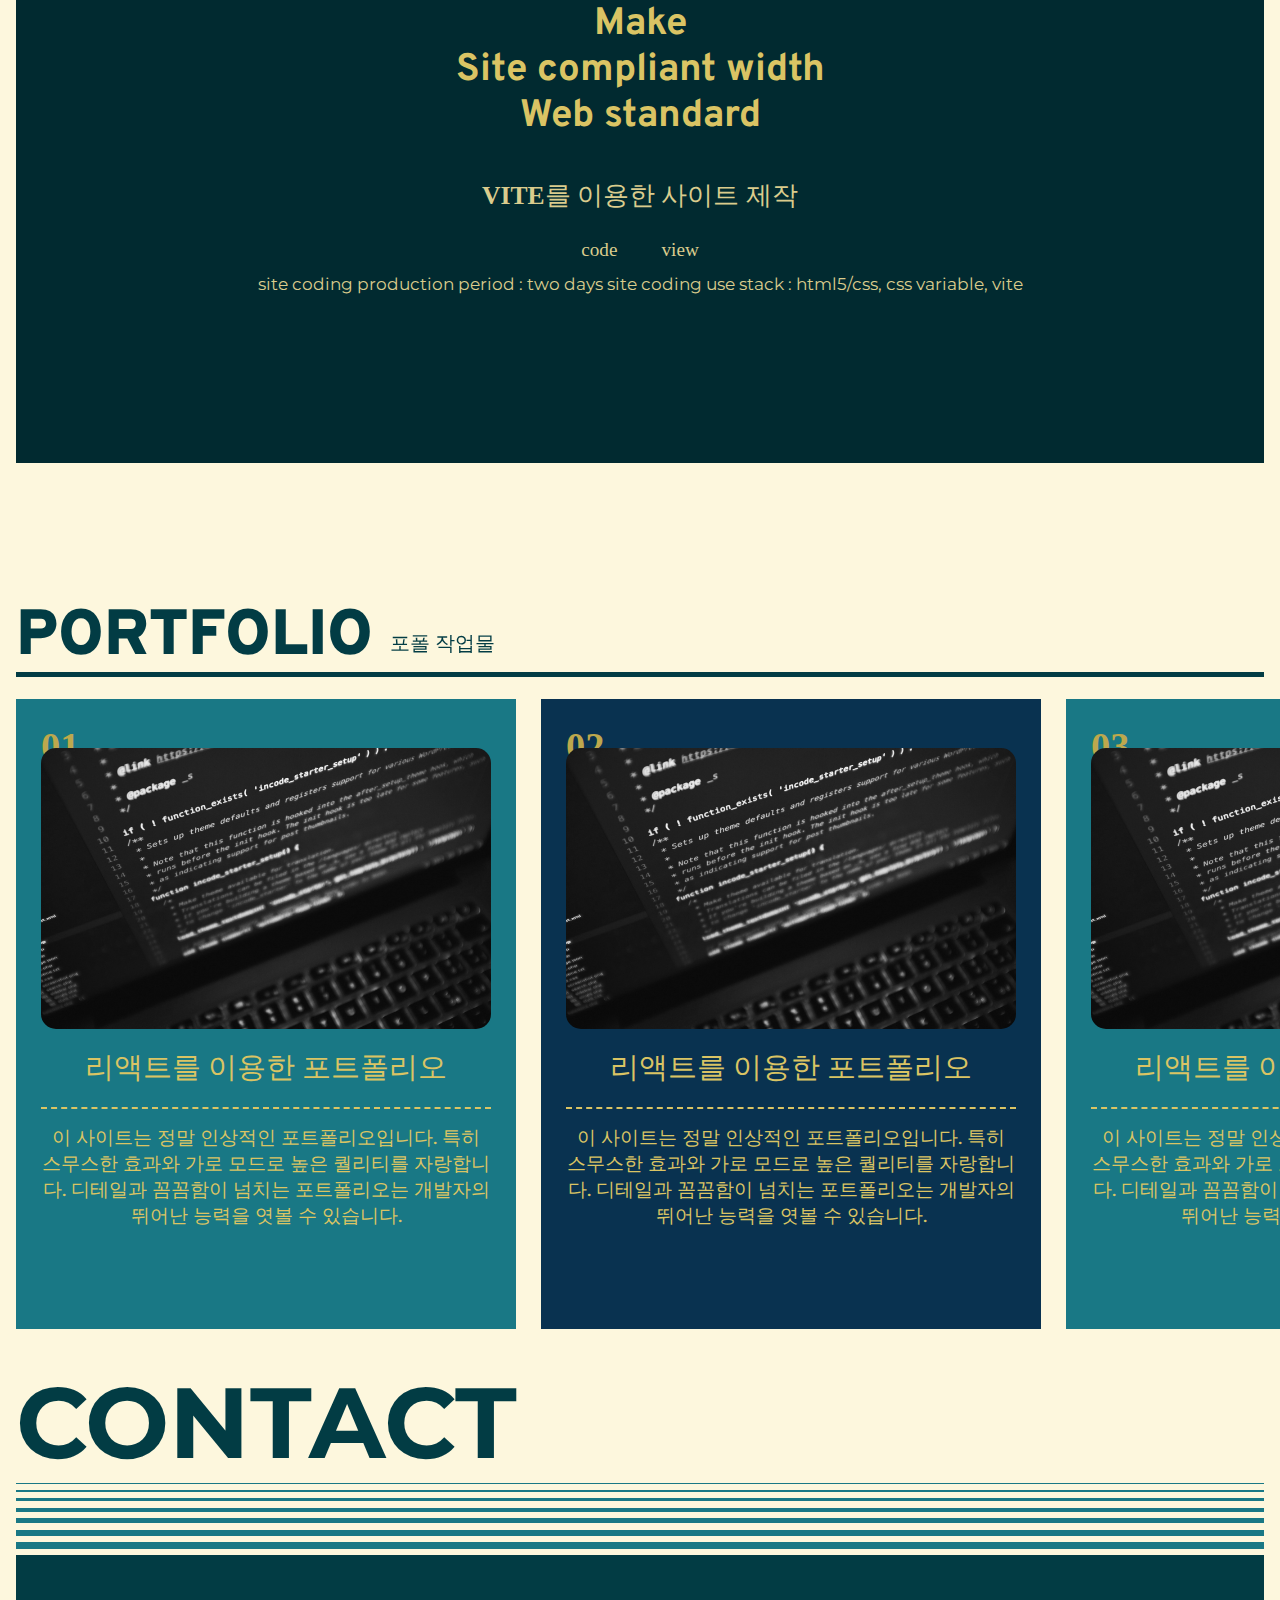
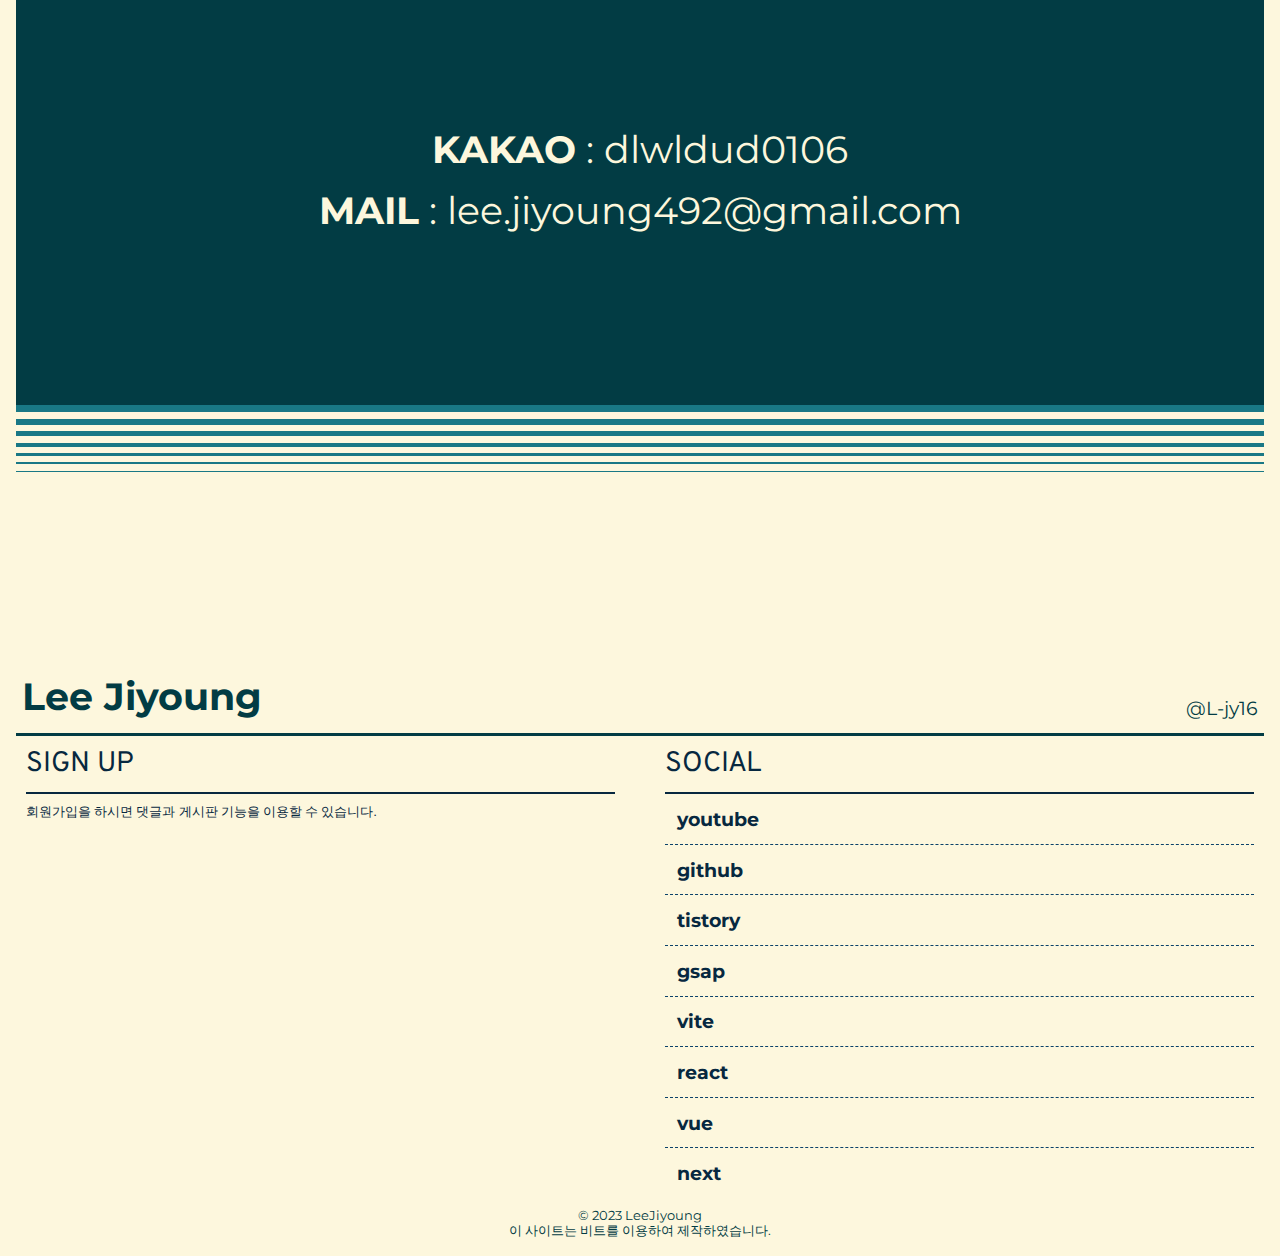
==== commit 190a88f4: "2023.11.07" ====
--- a/src/index.html
+++ b/src/index.html
@@ -39,7 +39,7 @@
             <a href="#site">site</a>
           </li>
           <li>
-            <a href="#port">port</a>
+            <a href="#port">portfolio</a>
           </li>
           <li>
             <a href="#contact">contact</a>
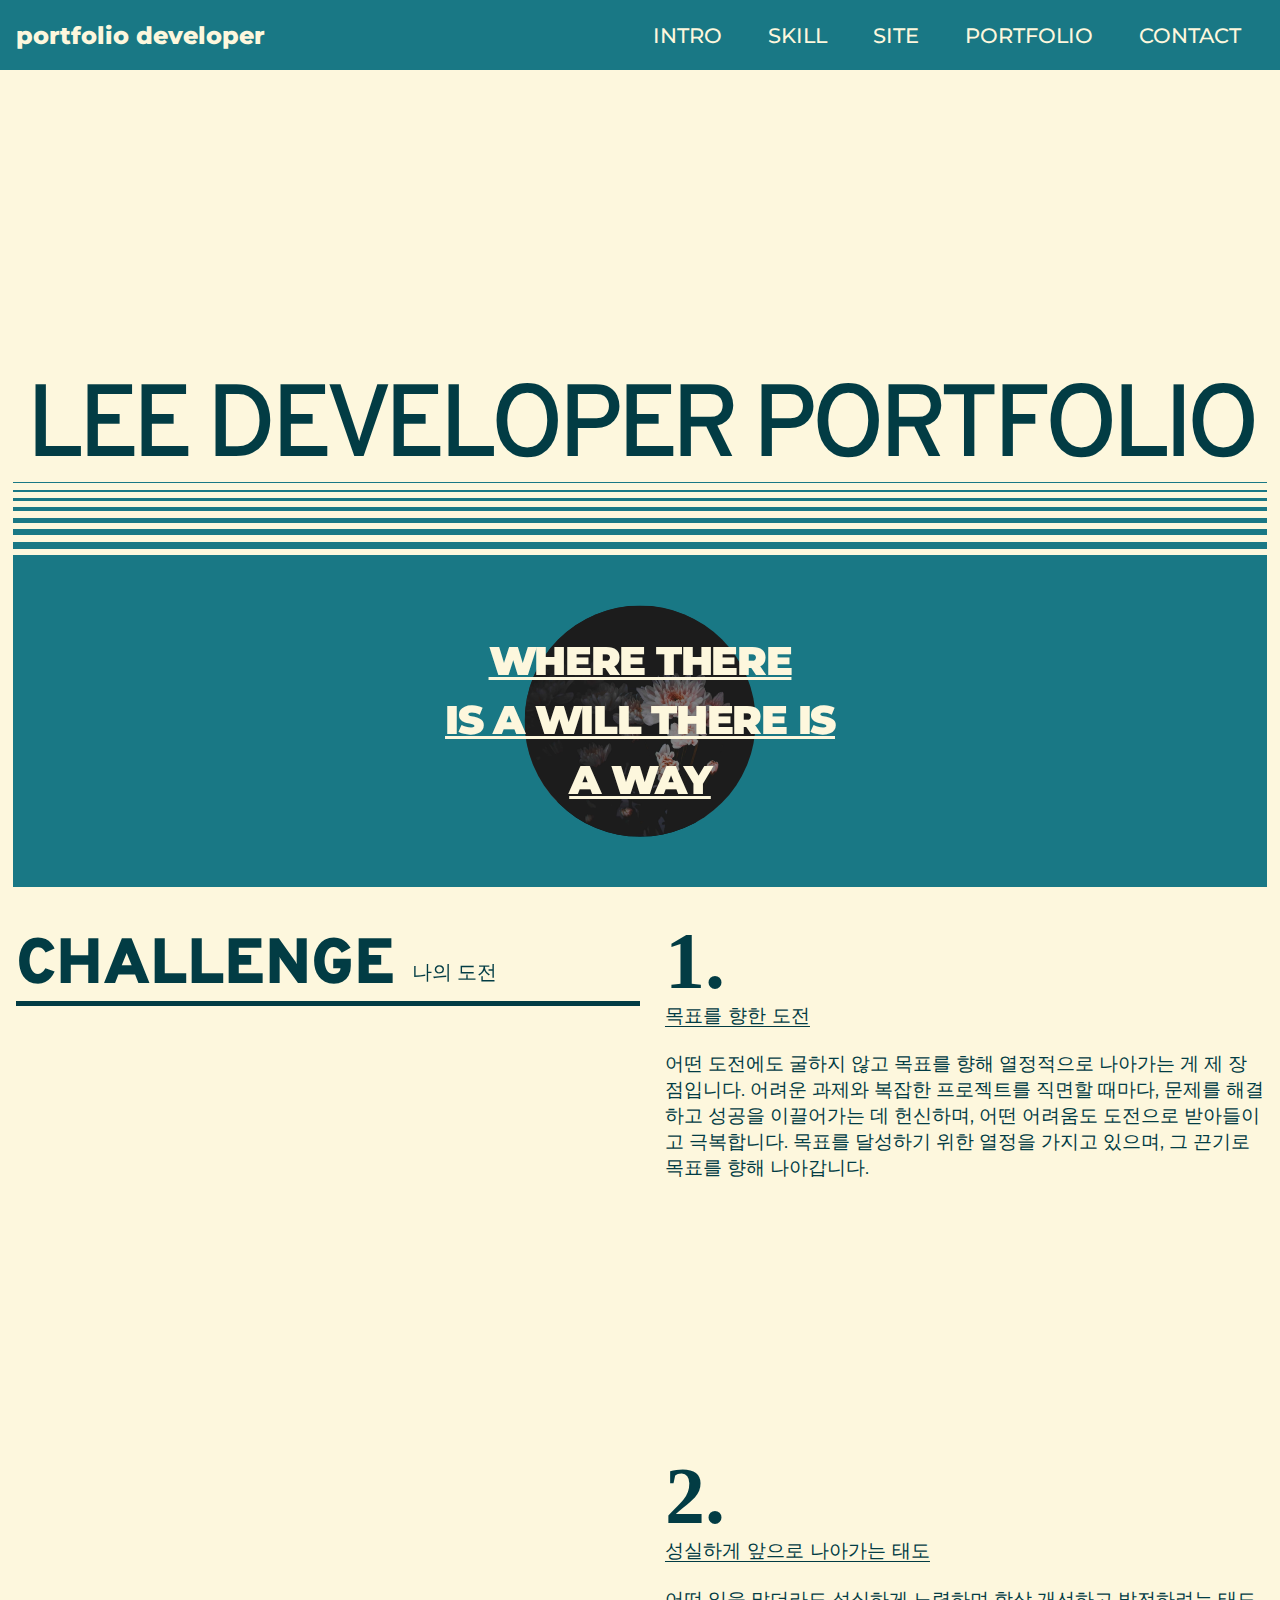
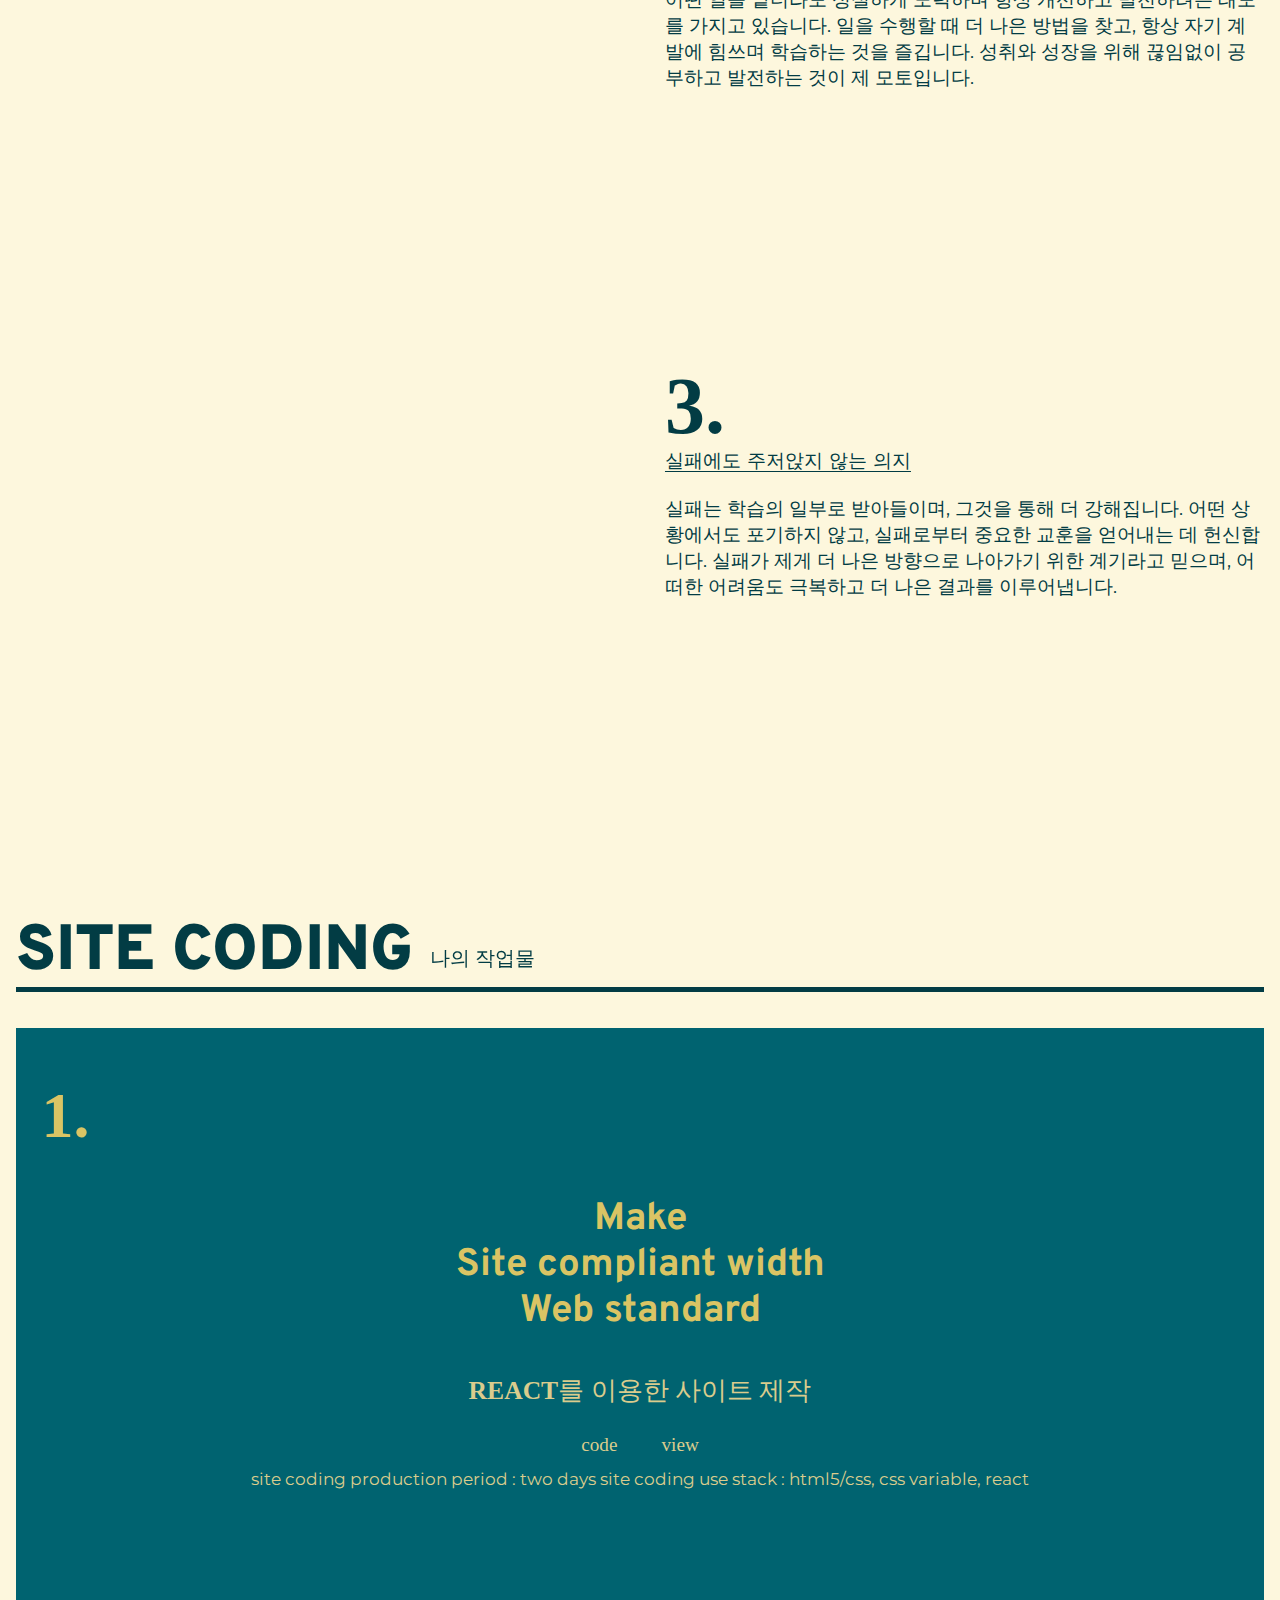
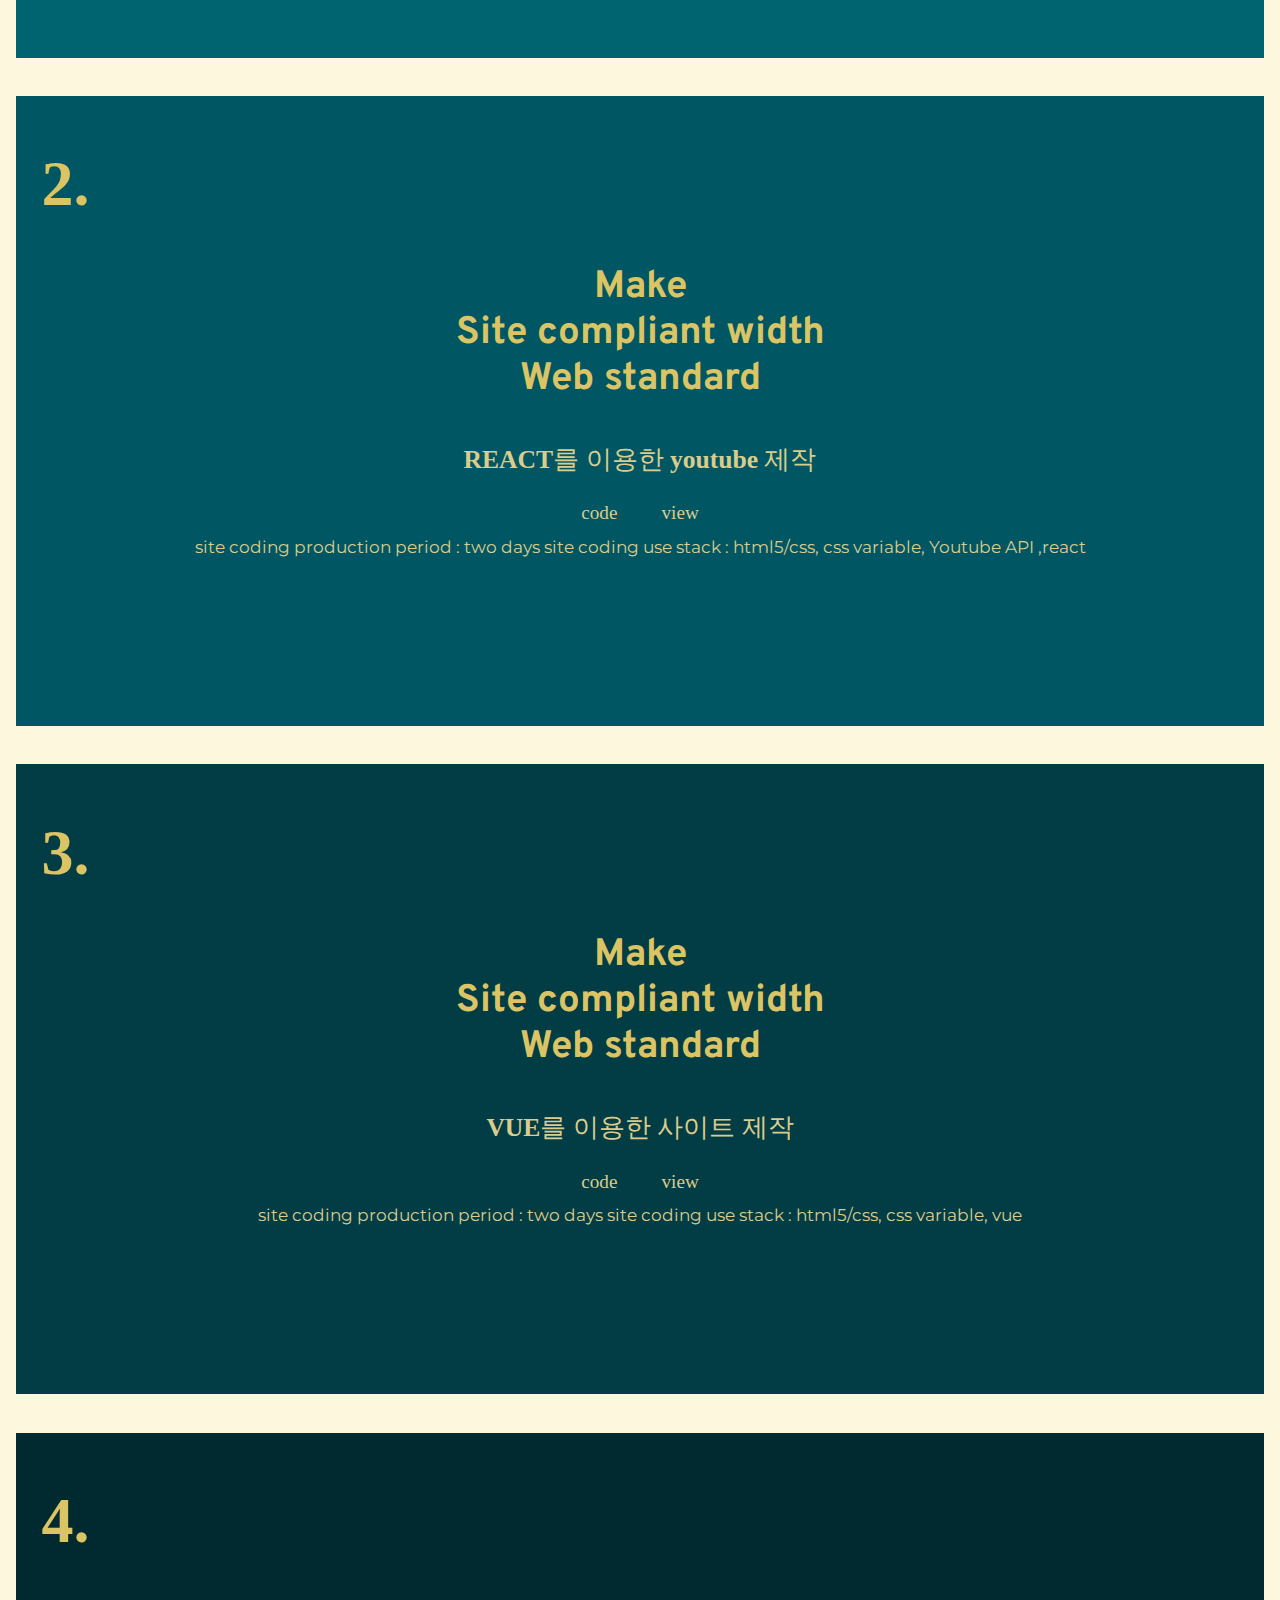
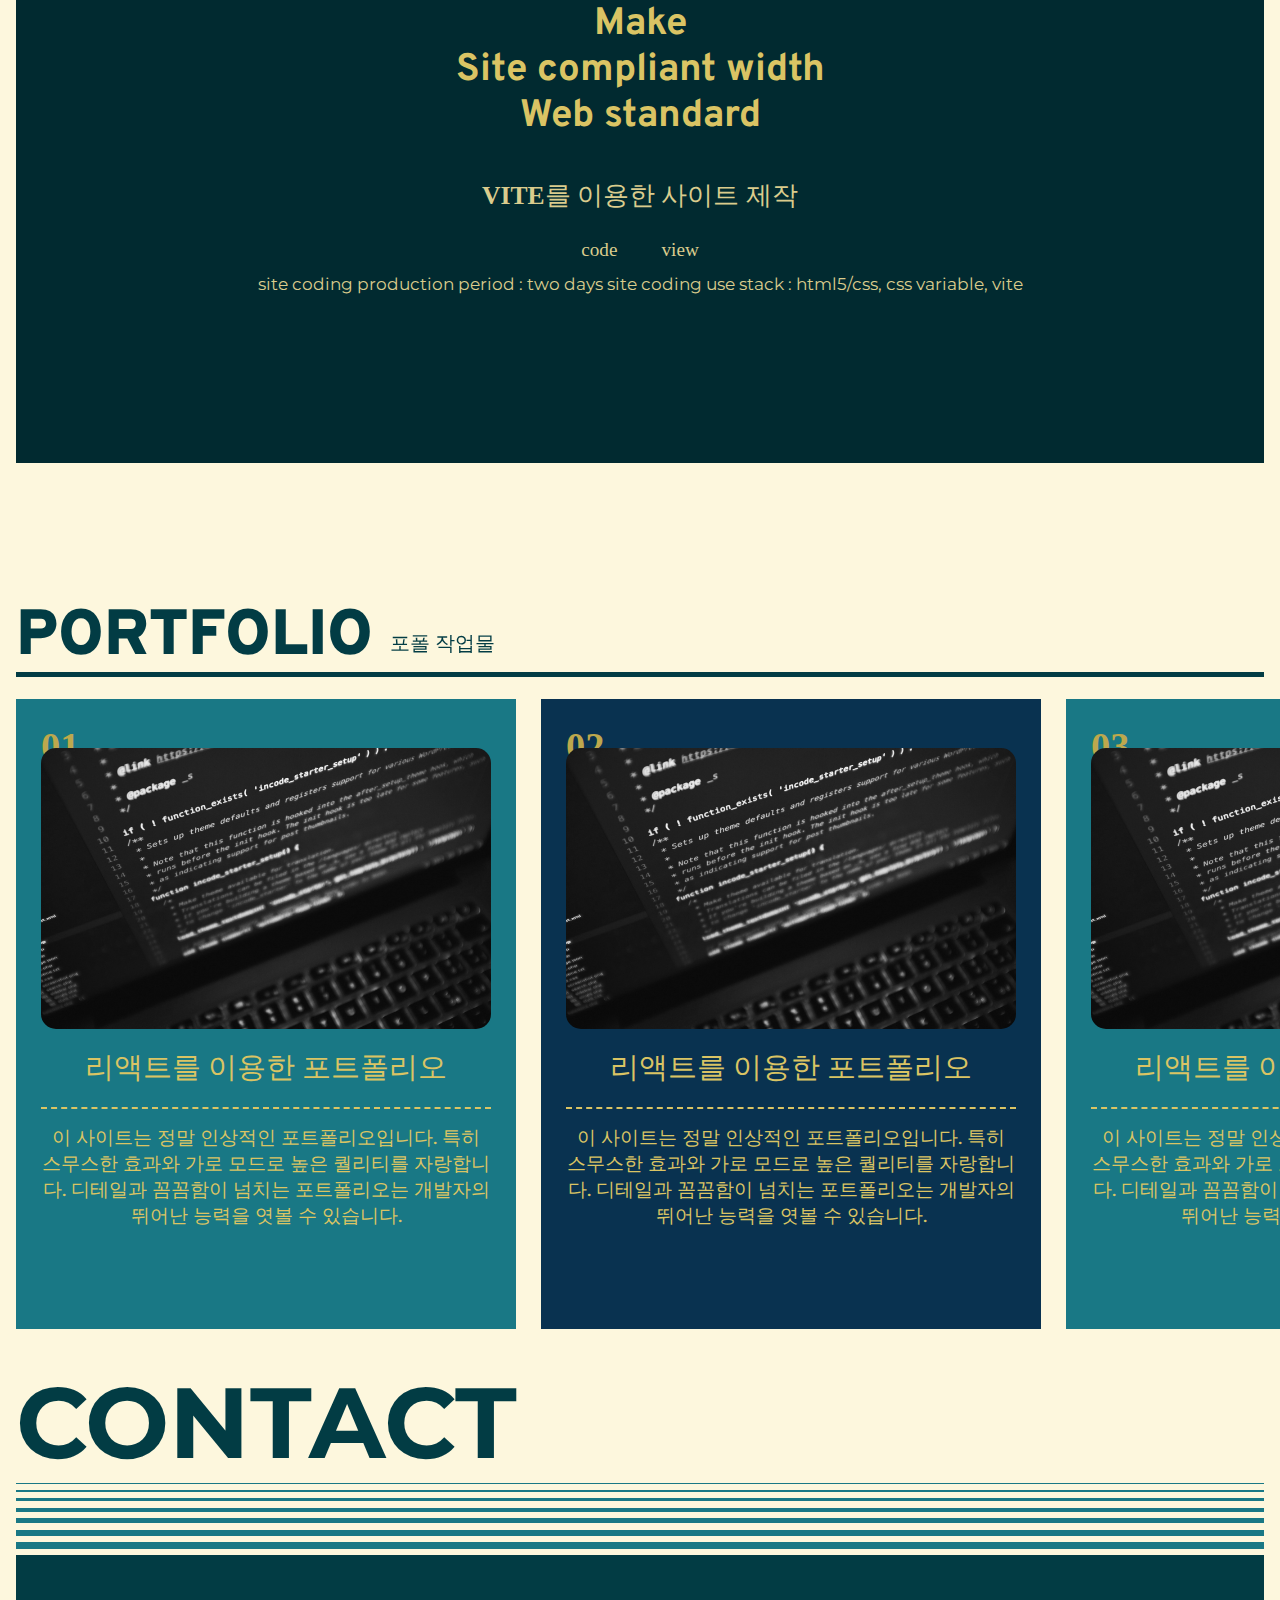
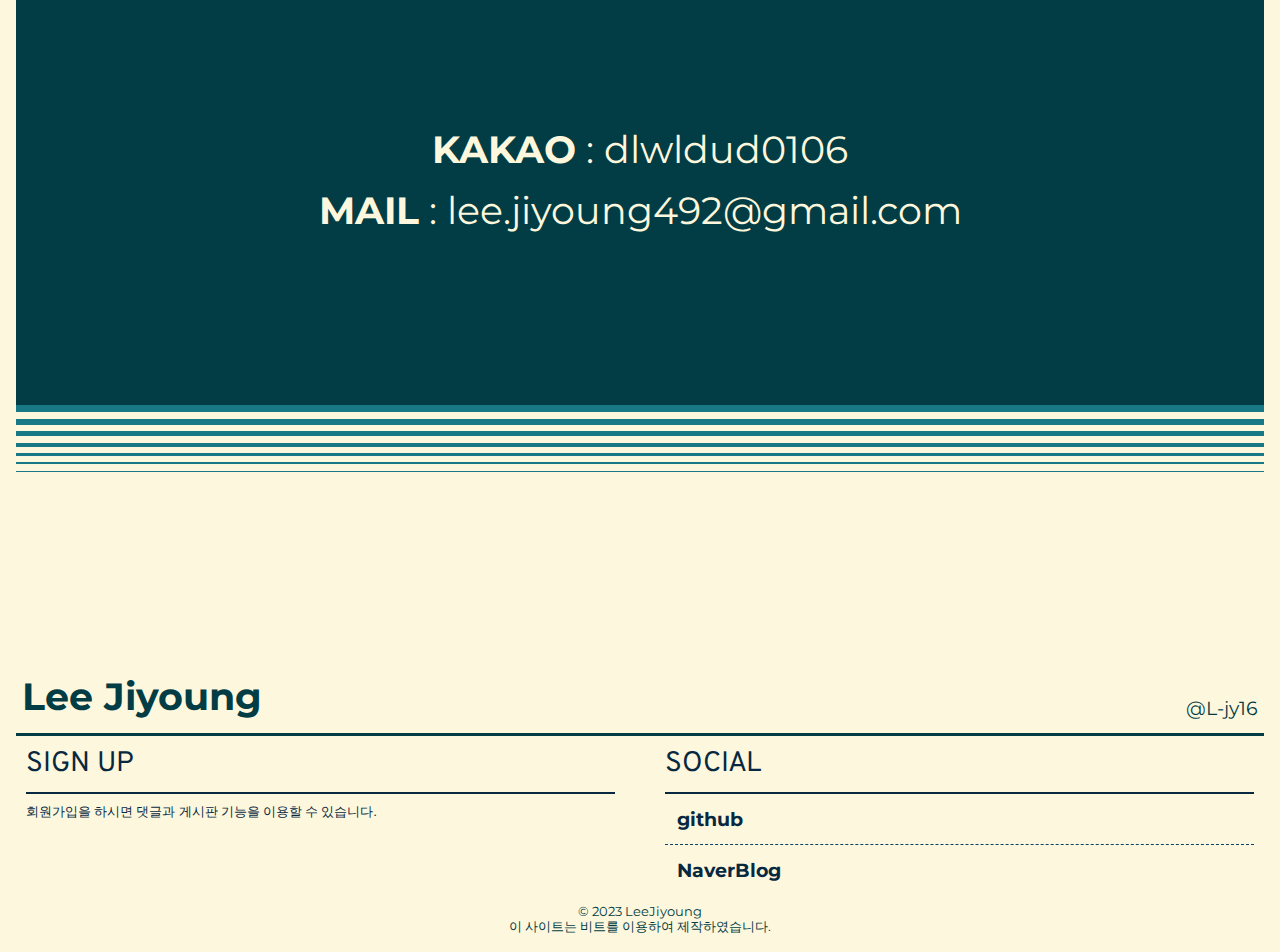
==== commit 38cd0146: "최종 완료" ====
--- a/src/index.html
+++ b/src/index.html
@@ -134,8 +134,8 @@
               REACT를 이용한 사이트 제작
             </h3>
             <div class="btn">
-              <a href="#">code</a>
-              <a href="#">view</a>
+              <a href="https://github.com/L-jy16/react-webpage">code</a>
+              <a href="https://lee-webpage-react.netlify.app/">view</a>
             </div>
             <div class="info">
               <span>site coding</span>
@@ -155,7 +155,7 @@
               REACT를 이용한 youtube 제작
             </h3>
             <div class="btn">
-              <a href="#">code</a>
+              <a href="https://github.com/L-jy16/react-youtube">code</a>
               <a href="#">view</a>
             </div>
             <div class="info">
@@ -176,8 +176,8 @@
               VUE를 이용한 사이트 제작
             </h3>
             <div class="btn">
-              <a href="#">code</a>
-              <a href="#">view</a>
+              <a href="https://github.com/L-jy16/vue-webpage">code</a>
+              <a href="https://lee-webpage-vue.netlify.app/">view</a>
             </div>
             <div class="info">
               <span>site coding</span>
@@ -197,8 +197,8 @@
               VITE를 이용한 사이트 제작
             </h3>
             <div class="btn">
-              <a href="#">code</a>
-              <a href="#">view</a>
+              <a href="https://github.com/L-jy16/vite-project">code</a>
+              <a href="https://lee-vite-project.netlify.app/">view</a>
             </div>
             <div class="info">
               <span>site coding</span>
@@ -362,7 +362,7 @@
               <a href="#"><em>KAKAO</em> : dlwldud0106</a>
             </div>
             <div>
-              <a href="#"><em>MAIL</em> : lee.jiyoung492@gmail.com</a>
+              <a href="mailto:lee.jiyoung492@gmail.com"><em>MAIL</em> : lee.jiyoung492@gmail.com</a>
             </div>
           </div>
         </div>
@@ -398,37 +398,13 @@
             <h3>social</h3>
             <ul>
                 <li>
-                  <a href="#">youtube</a>
-                  <em>유튜브에 오시면 더 많은 강의를 볼 수 있습니다.</em>
-                </li>
-                <li>
-                  <a href="https://github.com/L-jy16">github</a>
-                  <em>github에 들어오시면 모든 소스를 볼 수 있습니다.</em>
-                </li>
-                <li>
-                  <a href="https://webstoryboy.co.kr">tistory</a>
-                  <em>티스토리에 들어오시면 좋은 정보 볼 수 있습니다.</em>
-                </li>
-                <li>
-                  <a href="https://www.youtube.com/playlist?list=PL4UVBBIc6giL8-6jvrClimg0cFL-Muqiq">gsap</a>
-                  <em>GSAP를 공부하시고 오면 도움이 됩니다.</em>
-                </li>
-                <li>
-                  <a href="https://github.com/webstoryboy/port2023-vite">vite</a>
-                  <em>비트 강의도 곧 오픈 예정입니다.</em>
-                </li>
-                <li>
-                  <a href="https://github.com/webstoryboy/port2023-react">react</a>
-                  <em>리액트 강의도 곧 오픈 예정입니다.</em>
-                </li>
-                <li>
-                  <a href="https://github.com/webstoryboy/port2023-vue">vue</a>
-                  <em>뷰 강의도 곧 오픈 예정입니다.</em>
-                </li>
-                <li>
-                  <a href="https://github.com/webstoryboy/port2023-next">next</a>
-                  <em>넥스트 강의도 곧 오픈 예정입니다.</em>
-                </li>
+                <a href="https://github.com/L-jy16">github</a>
+                <em>github에 들어오시면 모든 소스를 볼 수 있습니다.</em>
+              </li>
+              <li>
+                <a href="https://blog.naver.com/dlwldud0106">NaverBlog</a>
+                <em>블로그에 들어오시면 공부했던 과정을 볼 수 있습니다.</em>
+              </li>
             </ul>
           </div>
       </div>
@@ -444,4 +420,4 @@
   <script type="module" src="assets/js/main.js"></script>
 </body>
 
-</html>+</html>
